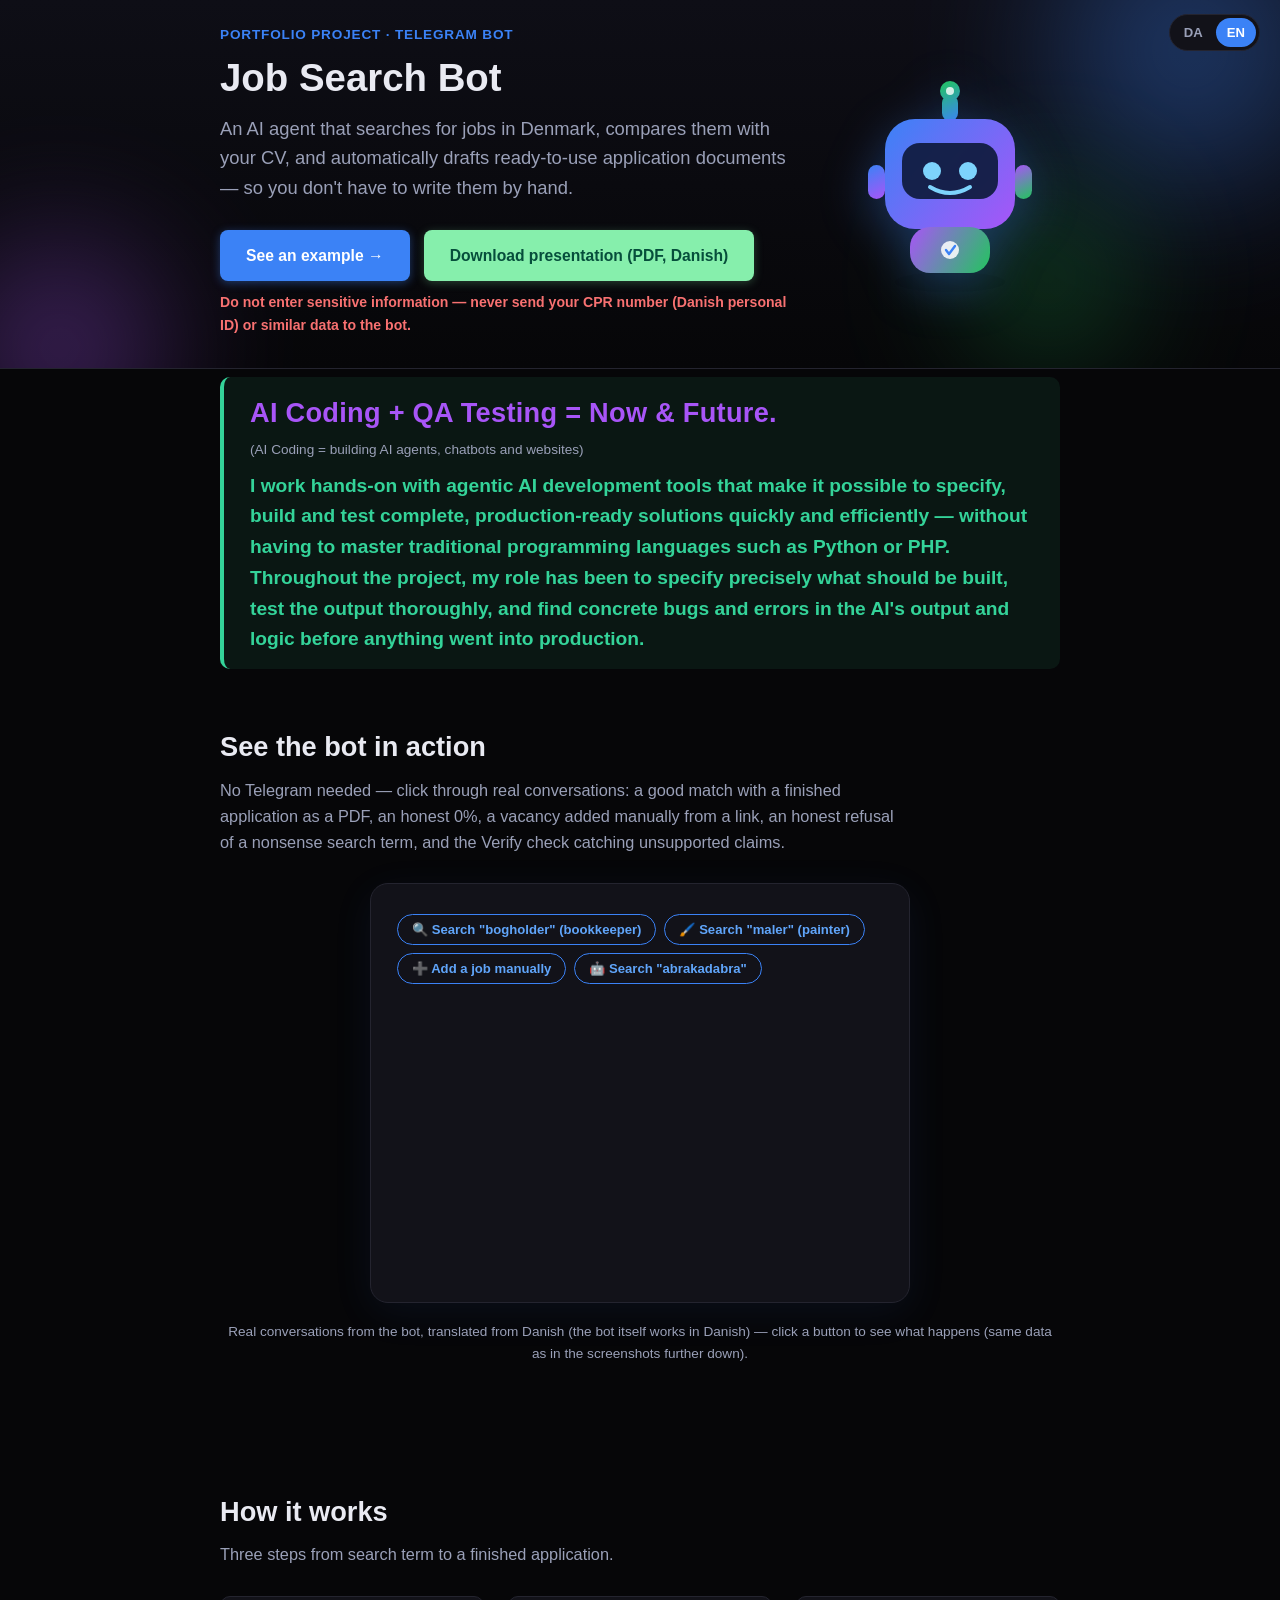
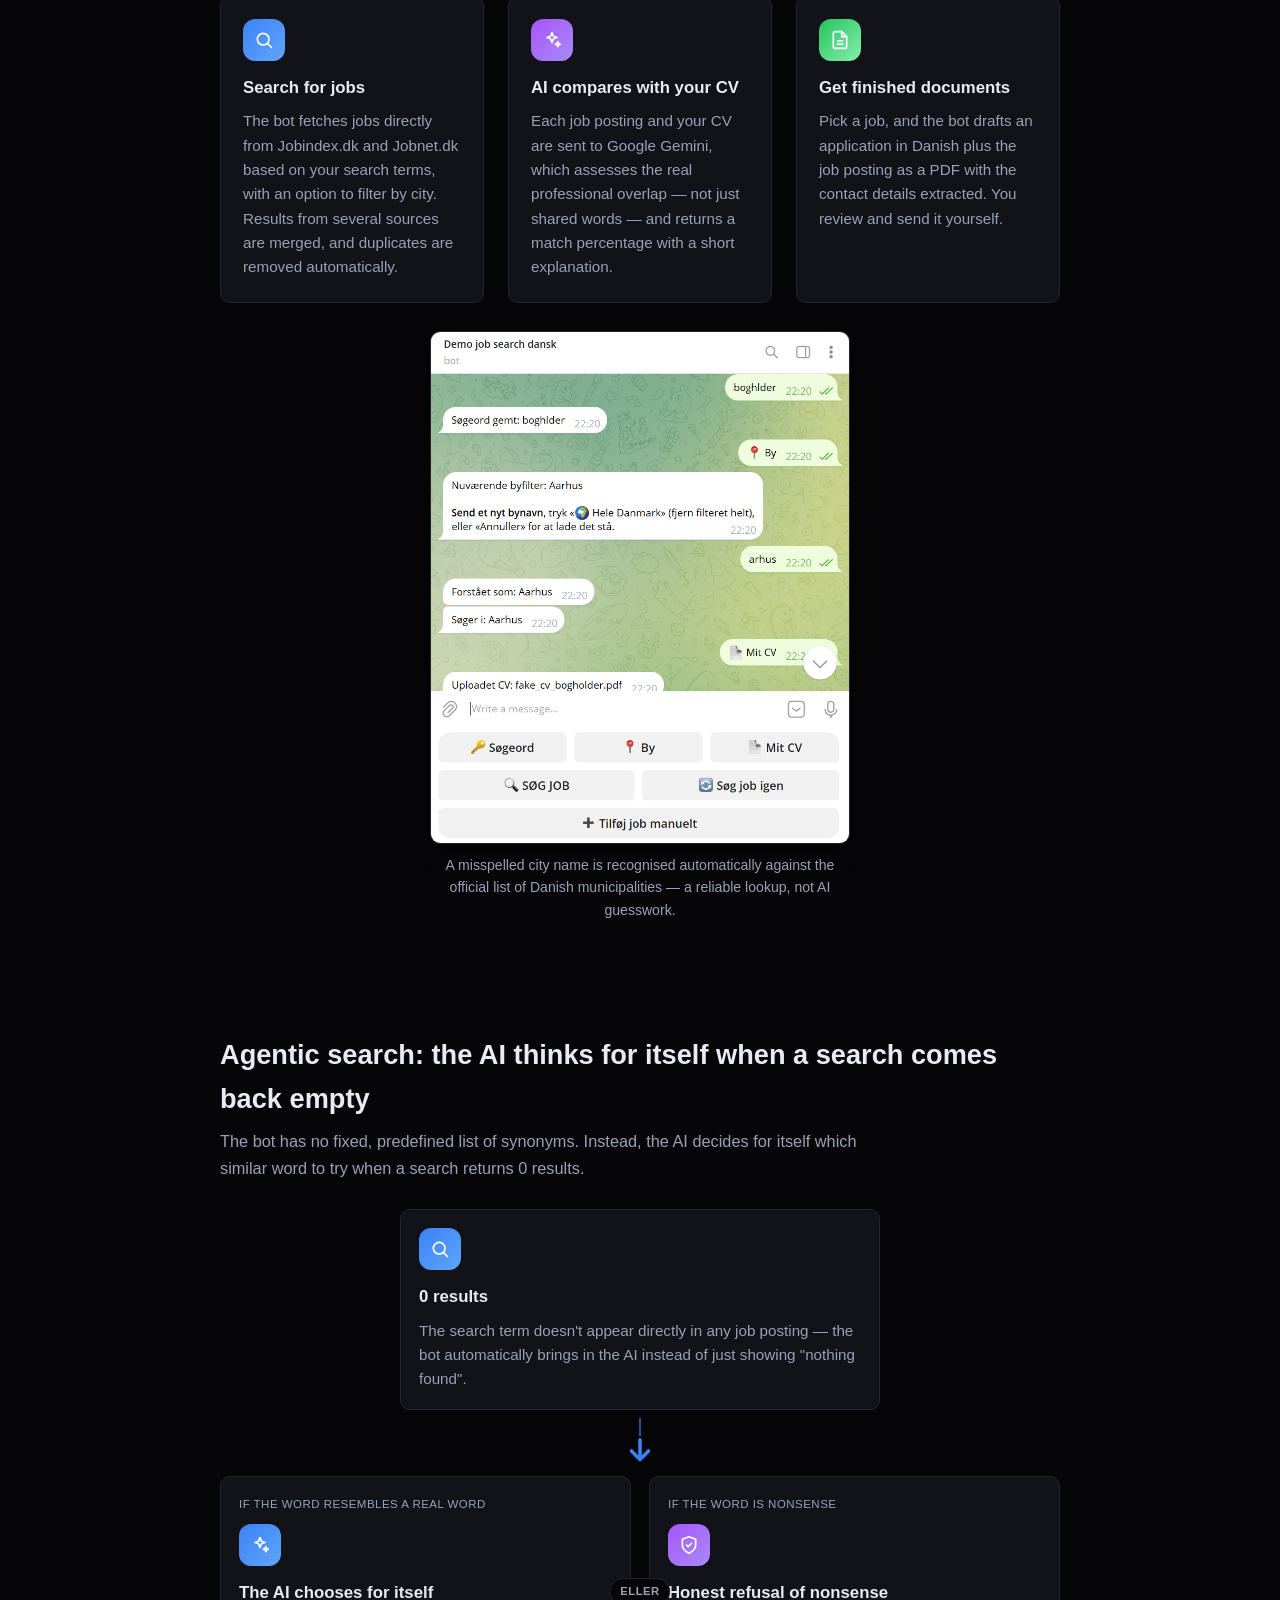
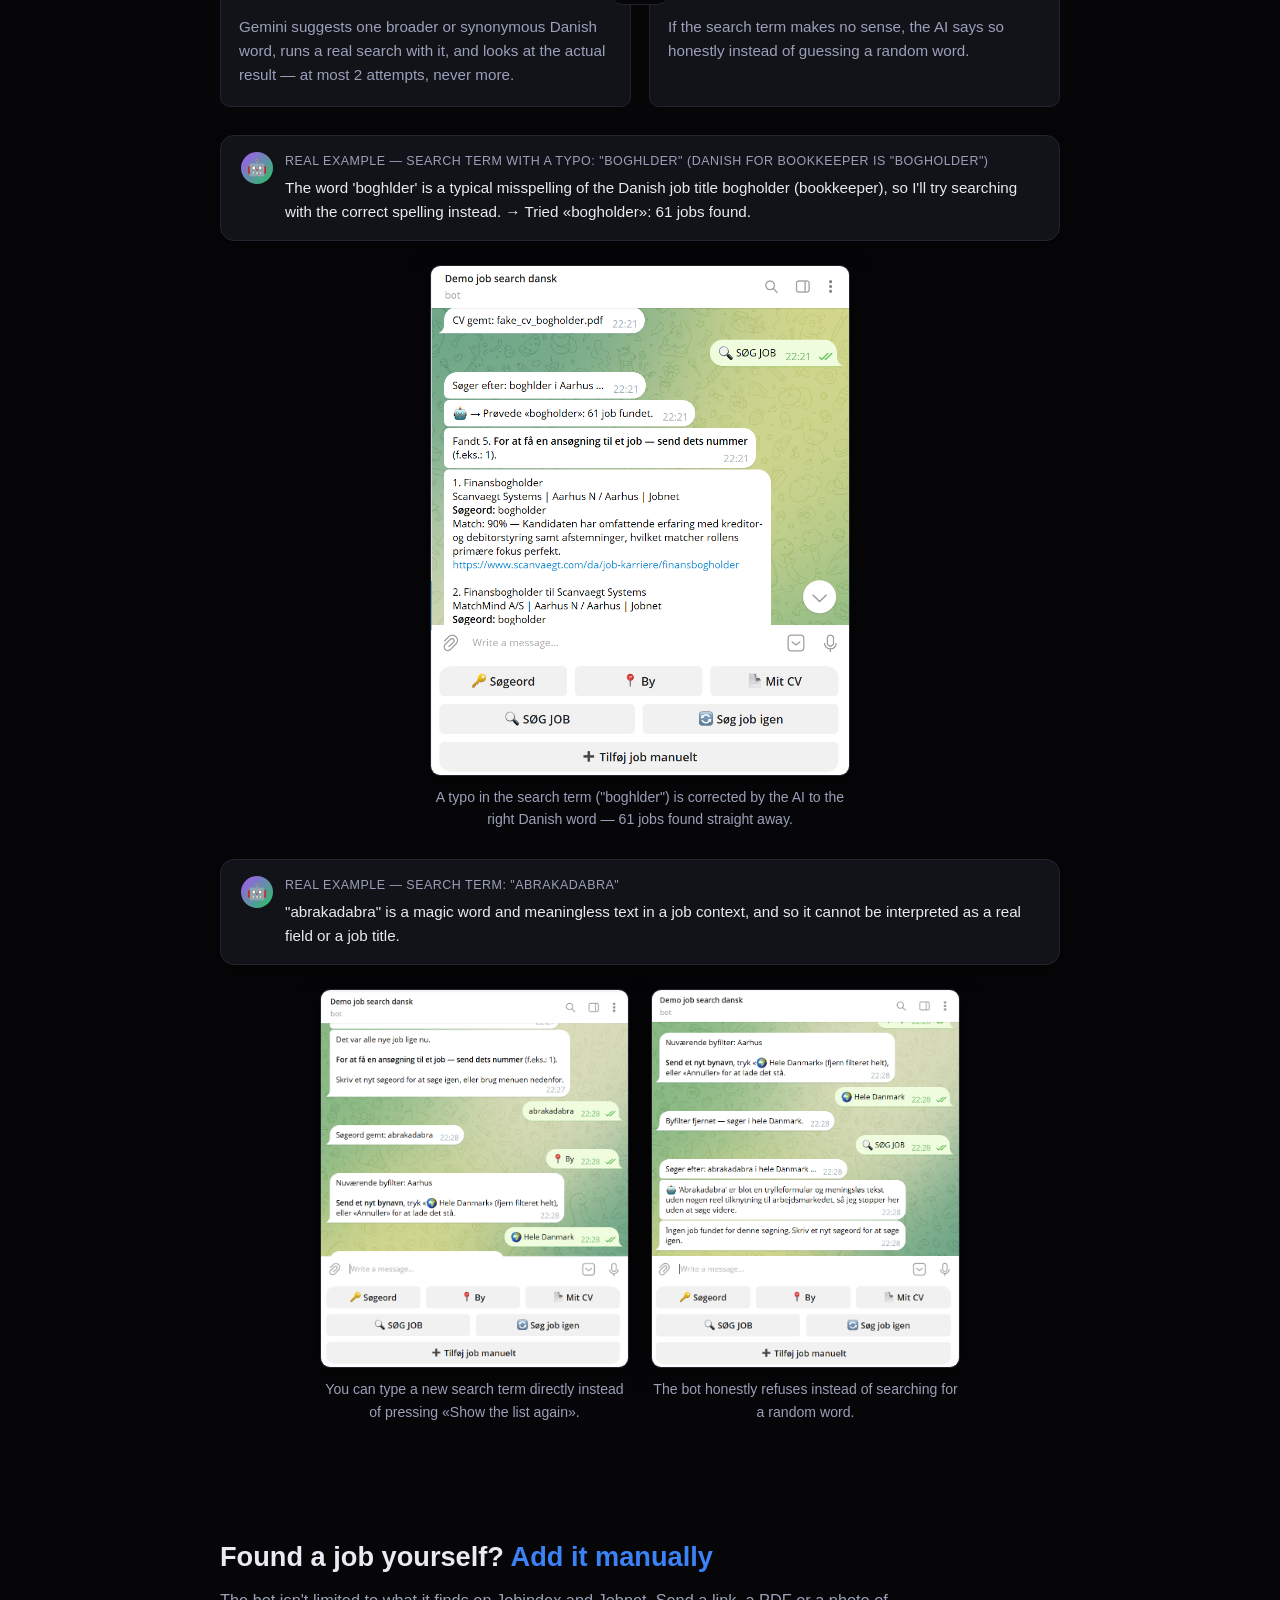
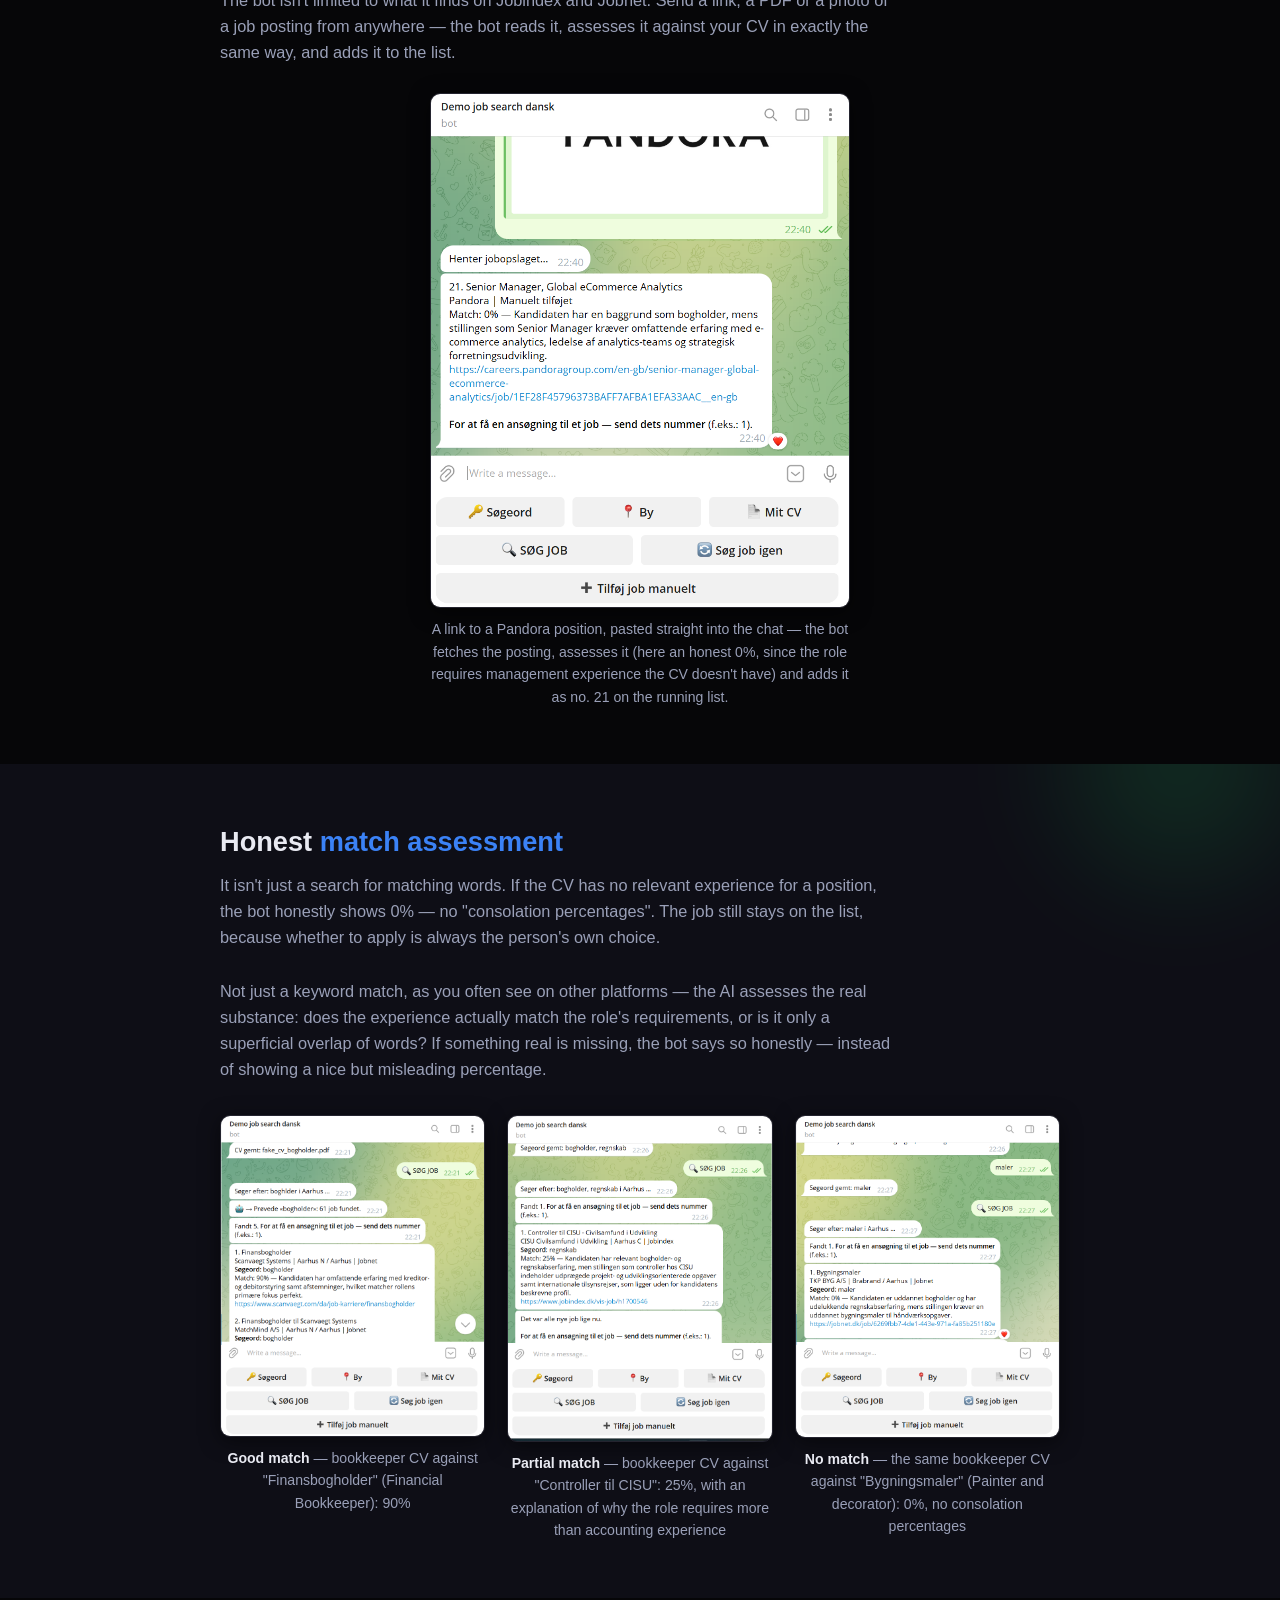
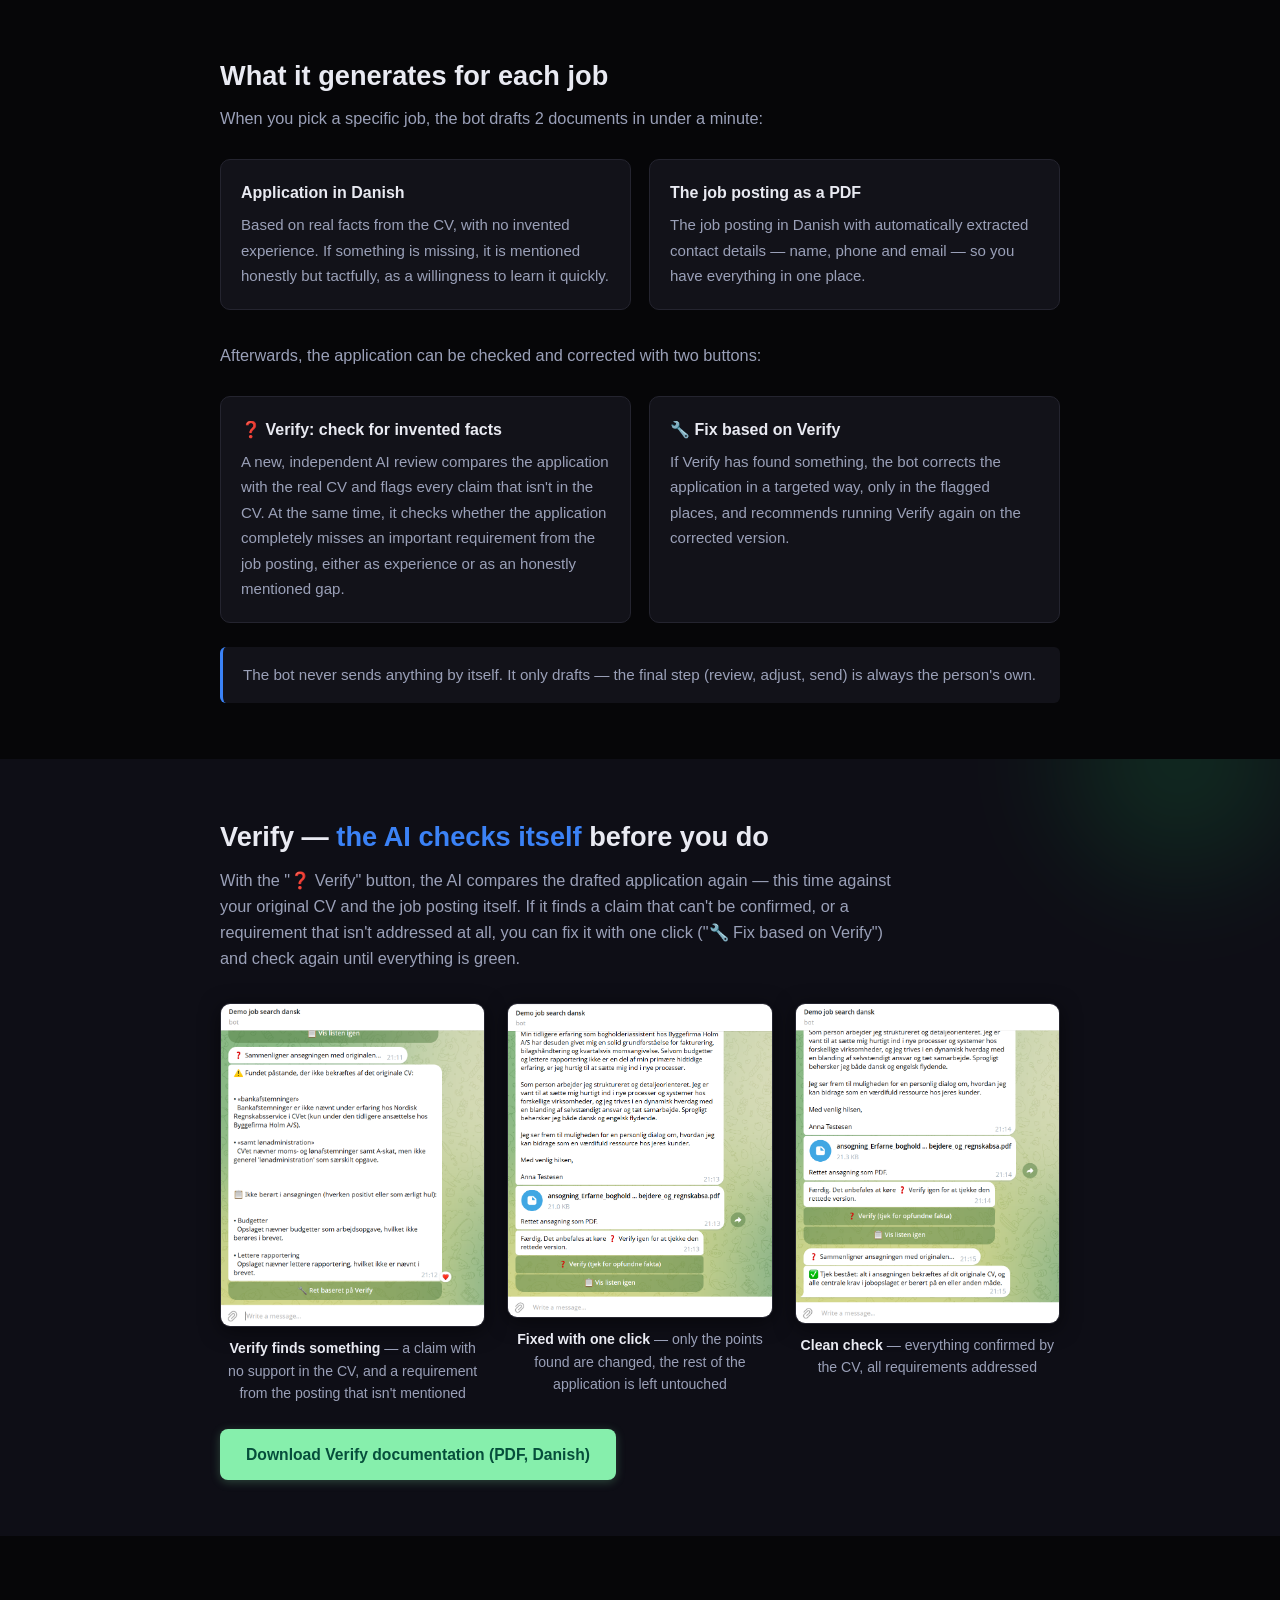
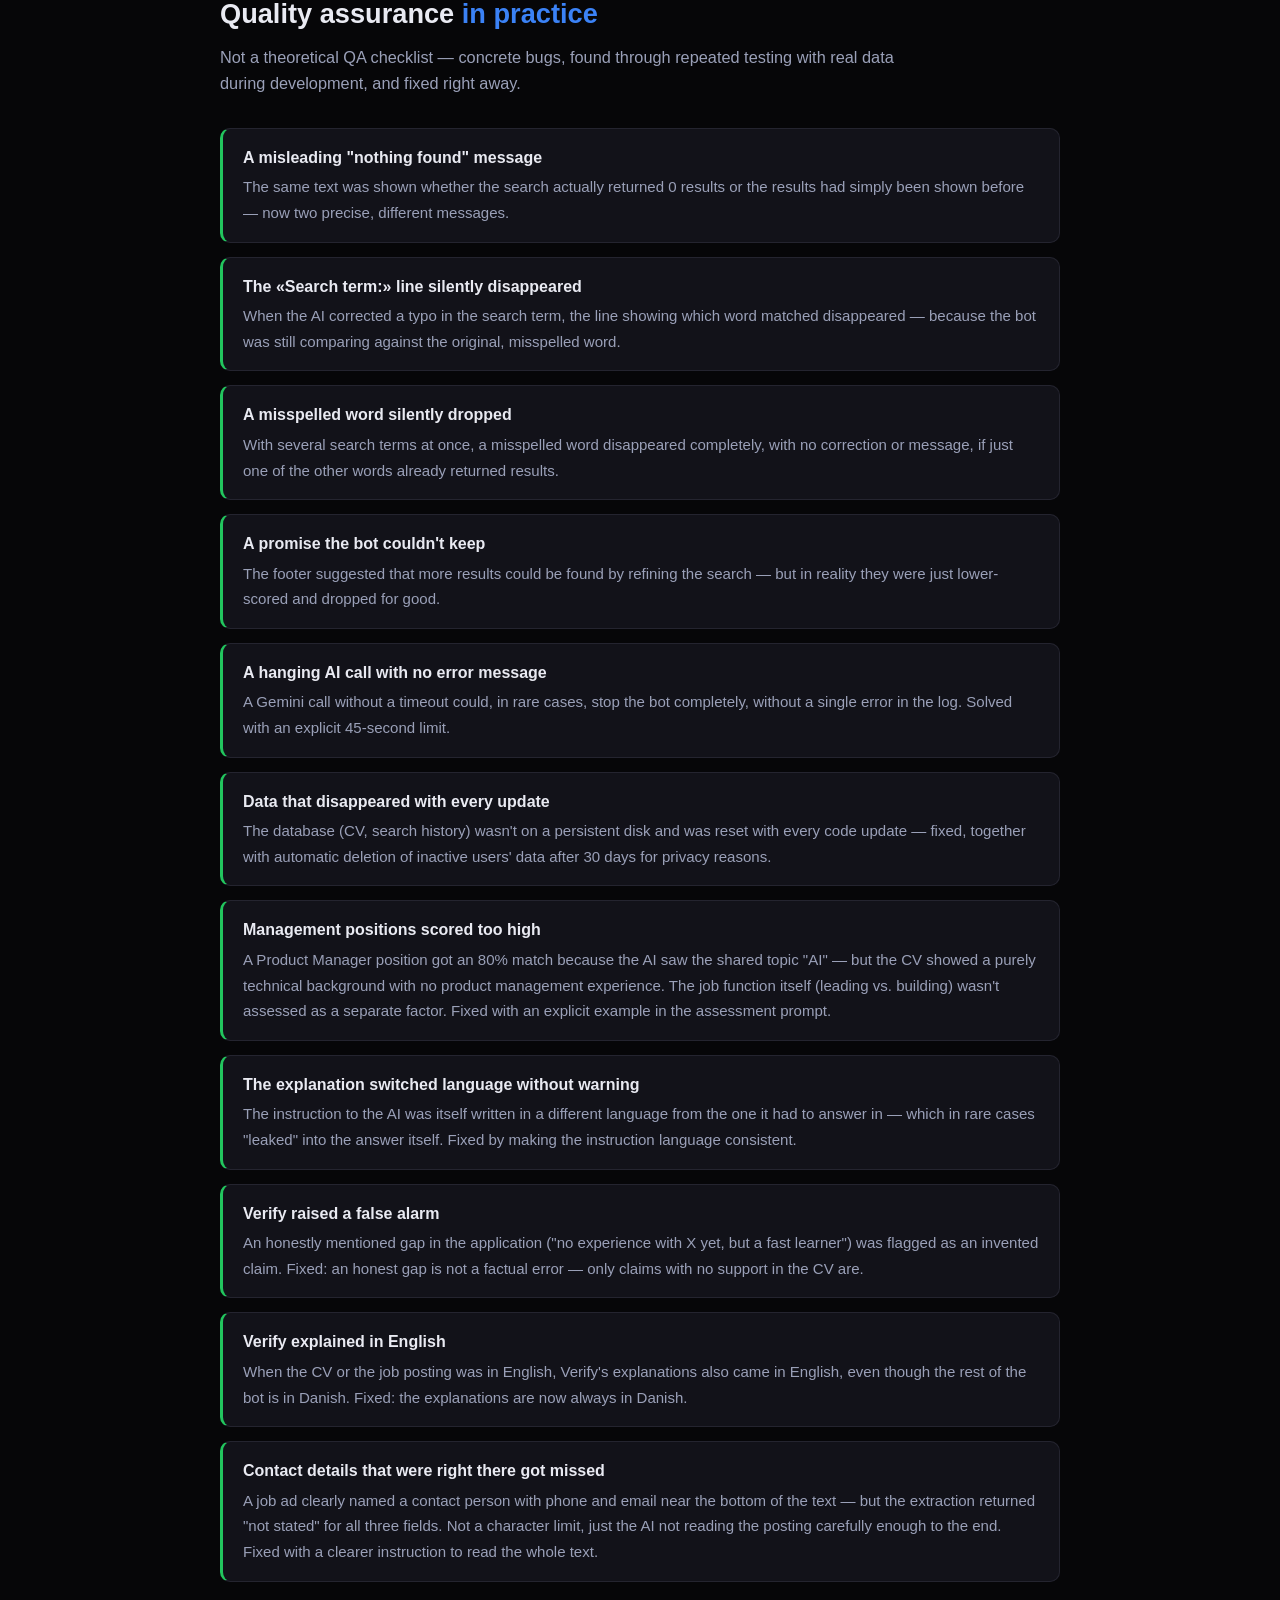
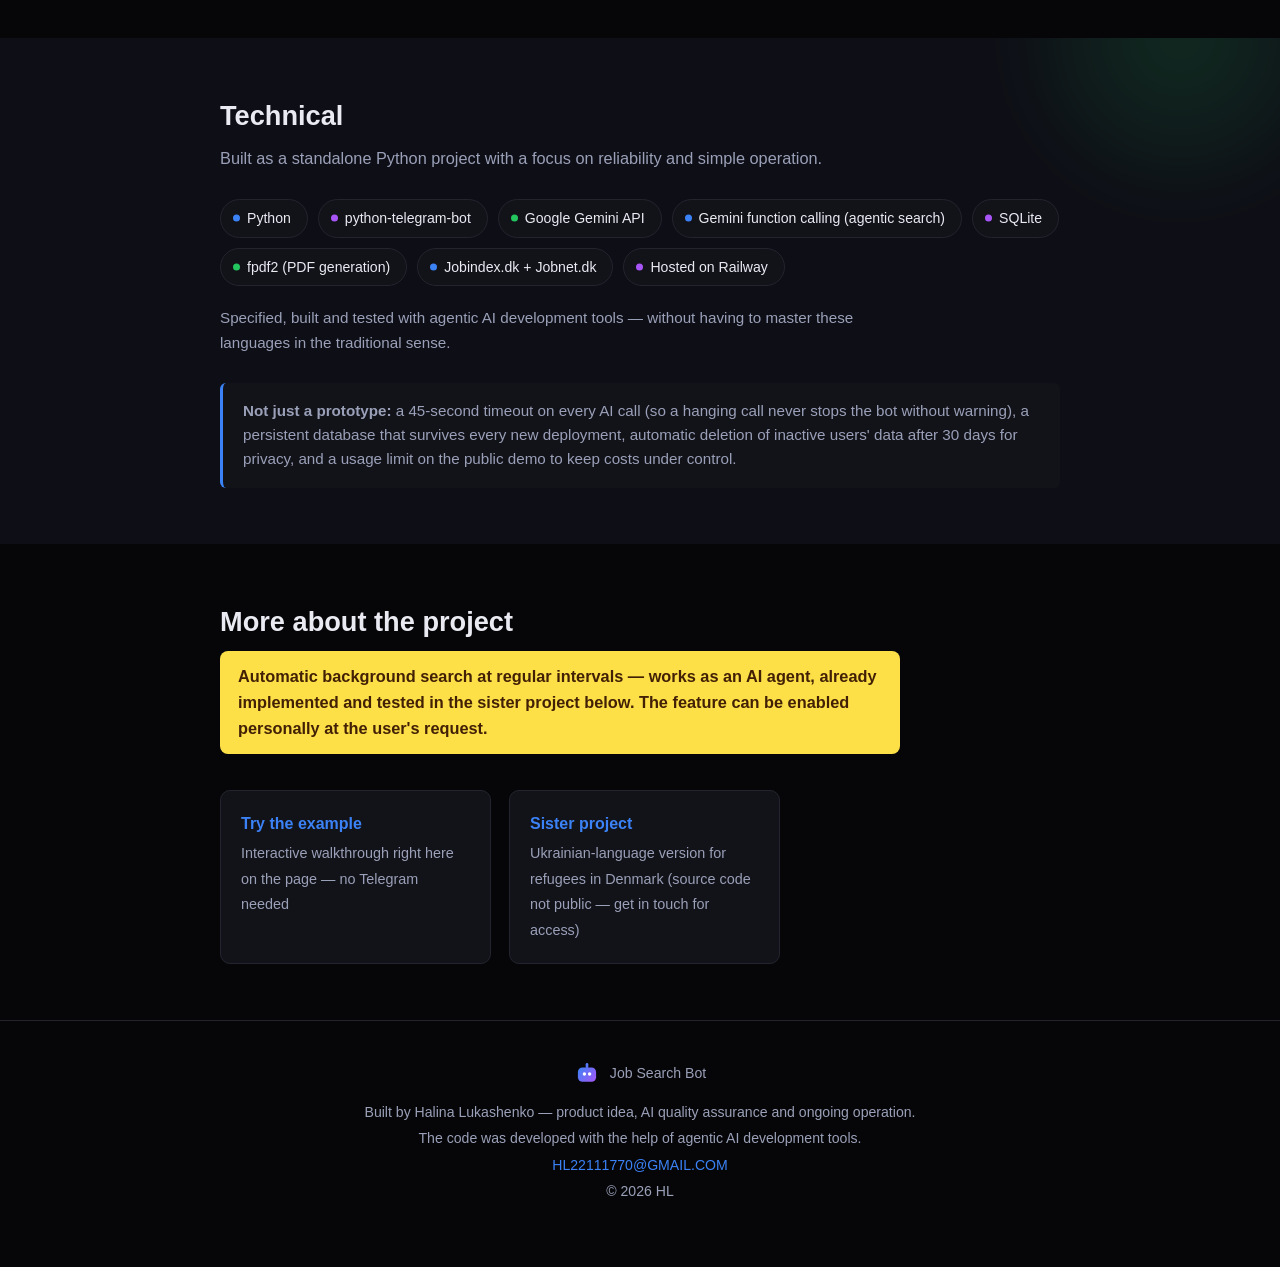
==== en/index.html @ 1f38873f "Add English version of the job-search-bot page with a DA/EN switcher Co-Authored-By: Claude Opus 5.5" ====
<!DOCTYPE html>
<html lang="en">
<head>
<meta charset="UTF-8">
<meta name="viewport" content="width=device-width, initial-scale=1.0">
<title>Job Search Bot — a Telegram bot for job hunting in Denmark</title>
<meta name="description" content="A Telegram bot that searches for jobs in Denmark, compares them with your CV using AI, and drafts ready-to-use application documents.">
<link rel="alternate" hreflang="da" href="https://halyna-projects.github.io/">
<link rel="alternate" hreflang="en" href="https://halyna-projects.github.io/en/">
<script data-goatcounter="https://halyna-demo-dk-jobbot.goatcounter.com/count" async src="//gc.zgo.at/count.js"></script>
<style>
  :root {
    --accent: #3b82f6;
    --accent-dark: #60a5fa;
    --accent2: #a855f7;
    --accent3: #22c55e;
    --accent-emerald: #34d399;
    --text: #e9eaf2;
    --muted: #9aa0b8;
    --bg: #060608;
    --bg-alt: #0e0e16;
    --border: #24242f;
    --surface: #121219;
  }
  * { box-sizing: border-box; }
  body {
    margin: 0;
    font-family: -apple-system, BlinkMacSystemFont, "Segoe UI", Roboto, Helvetica, Arial, sans-serif;
    color: var(--text);
    background: var(--bg);
    line-height: 1.6;
  }
  .wrap { max-width: 880px; margin: 0 auto; padding: 0 20px; }

  header.hero {
    position: relative;
    overflow: hidden;
    background: linear-gradient(180deg, var(--bg-alt) 0%, var(--bg) 100%);
    border-bottom: 1px solid var(--border);
    padding: 24px 0 18px;
  }
  .blob {
    position: absolute;
    border-radius: 50%;
    filter: blur(60px);
    opacity: 0.45;
    z-index: 0;
    pointer-events: none;
  }
  .blob-1 {
    width: 420px; height: 420px;
    top: -160px; right: -120px;
    background: radial-gradient(circle, var(--accent) 0%, transparent 70%);
  }
  .blob-2 {
    width: 320px; height: 320px;
    bottom: -140px; left: -100px;
    background: radial-gradient(circle, var(--accent2) 0%, transparent 70%);
  }
  .blob-3 {
    width: 260px; height: 260px;
    top: 40%; right: 8%;
    background: radial-gradient(circle, var(--accent3) 0%, transparent 70%);
    opacity: 0.35;
  }
  .hero-inner {
    position: relative;
    z-index: 1;
    display: flex;
    align-items: center;
    gap: 40px;
    flex-wrap: wrap;
  }
  .hero-text { flex: 1 1 480px; min-width: 0; }
  .hero-mascot { flex: 0 0 220px; display: flex; justify-content: center; }
  .hero-mascot svg { width: 200px; height: auto; filter: drop-shadow(0 12px 24px rgba(59, 130, 246, 0.35)); }
  .eyebrow {
    color: var(--accent);
    font-weight: 600;
    font-size: 0.85rem;
    letter-spacing: 0.06em;
    text-transform: uppercase;
    margin-bottom: 10px;
  }
  h1 {
    font-size: 2.4rem;
    line-height: 1.15;
    margin: 0 0 14px;
  }
  .subtitle {
    font-size: 1.15rem;
    color: var(--muted);
    max-width: 620px;
    margin: 0 0 28px;
  }
  .cta-row { display: flex; gap: 14px; flex-wrap: wrap; }
  .btn {
    display: inline-block;
    padding: 13px 26px;
    border-radius: 8px;
    font-weight: 600;
    text-decoration: none;
    font-size: 0.98rem;
    transition: transform 0.08s ease, box-shadow 0.15s ease;
  }
  .btn-primary {
    background: var(--accent);
    color: #fff;
    box-shadow: 0 2px 10px rgba(59, 130, 246, 0.4);
  }
  .btn-primary:hover { background: var(--accent-dark); transform: translateY(-1px); }
  .btn-secondary {
    background: var(--surface);
    color: var(--text);
    border: 1px solid var(--border);
  }
  .btn-secondary:hover { border-color: var(--accent); color: var(--accent); }
  .btn-pdf {
    background: #86efac;
    color: #064e3b;
    box-shadow: 0 2px 10px rgba(134, 239, 172, 0.25);
  }
  .btn-pdf:hover { background: #6ee7a8; transform: translateY(-1px); }

  .ai-highlight { padding: 8px 0 0; }
  .ai-highlight-box {
    border-left: 4px solid var(--accent-emerald);
    background: rgba(52, 211, 153, 0.08);
    border-radius: 10px;
    padding: 14px 26px;
  }
  .ai-highlight-text {
    color: var(--accent-emerald);
    font-weight: 600;
    font-size: 1.2rem;
    line-height: 1.6;
    margin: 10px 0 0;
  }
  .ai-highlight-formula {
    color: var(--accent2);
    font-weight: 800;
    font-size: 1.7rem;
    letter-spacing: 0.01em;
    margin: 0;
  }
  .ai-highlight-formula-note {
    color: var(--muted);
    font-weight: 500;
    font-size: 0.85rem;
    margin: 4px 0 0;
  }

  section { padding: 56px 0; position: relative; }
  section.alt {
    background: var(--bg-alt);
    position: relative;
    overflow: hidden;
  }
  section.alt::before {
    content: "";
    position: absolute;
    width: 360px; height: 360px;
    top: -180px; right: -80px;
    border-radius: 50%;
    background: radial-gradient(circle, var(--accent3) 0%, transparent 70%);
    opacity: 0.18;
    filter: blur(40px);
    pointer-events: none;
  }
  section.alt > .wrap { position: relative; z-index: 1; }
  h2 {
    font-size: 1.7rem;
    margin: 0 0 8px;
    color: var(--text);
  }
  h2 .accent { color: var(--accent); }
  p.lead {
    color: var(--muted);
    font-size: 1.02rem;
    max-width: 680px;
    margin: 0 0 28px;
  }

  .steps {
    display: grid;
    grid-template-columns: repeat(3, 1fr);
    gap: 24px;
    margin-top: 8px;
  }
  .step {
    background: var(--surface);
    border: 1px solid var(--border);
    border-radius: 10px;
    padding: 22px;
  }
  .step {
    transition: transform 0.15s ease, box-shadow 0.15s ease;
  }
  .step:hover { transform: translateY(-3px); box-shadow: 0 10px 28px rgba(59,130,246,0.15); }
  .step .num {
    display: inline-flex;
    align-items: center;
    justify-content: center;
    width: 42px; height: 42px;
    border-radius: 12px;
    color: #fff;
    margin-bottom: 14px;
  }
  .step .num svg { width: 20px; height: 20px; }
  .step:nth-child(1) .num { background: linear-gradient(135deg, var(--accent), #60a5fa); }
  .step:nth-child(2) .num { background: linear-gradient(135deg, var(--accent2), #a78bfa); }
  .step:nth-child(3) .num { background: linear-gradient(135deg, var(--accent3), #86efac); }
  .step h3 { margin: 0 0 8px; font-size: 1.05rem; }
  .step p { margin: 0; color: var(--muted); font-size: 0.95rem; }

  .shots {
    display: grid;
    grid-template-columns: repeat(3, 1fr);
    gap: 22px;
    margin-top: 32px;
  }
  .shots-2 {
    display: grid;
    grid-template-columns: repeat(2, 1fr);
    gap: 22px;
    max-width: 640px;
    margin: 24px auto 0;
  }
  figure { margin: 0; }
  figure img {
    width: 100%;
    display: block;
    border-radius: 10px;
    border: 1px solid var(--border);
    box-shadow: 0 4px 20px rgba(0,0,0,0.5);
  }
  figcaption {
    margin-top: 10px;
    font-size: 0.88rem;
    color: var(--muted);
    text-align: center;
  }
  figcaption strong { color: var(--text); }

  .docs-list {
    list-style: none;
    padding: 0;
    margin: 0;
    display: grid;
    grid-template-columns: repeat(2, 1fr);
    gap: 18px;
  }
  .docs-list li {
    background: var(--surface);
    border: 1px solid var(--border);
    border-radius: 10px;
    padding: 20px;
  }
  .docs-list li strong { display: block; margin-bottom: 6px; }
  .docs-list li span { color: var(--muted); font-size: 0.94rem; }

  .note {
    background: var(--surface);
    border-left: 3px solid var(--accent);
    border-radius: 6px;
    padding: 16px 20px;
    color: var(--muted);
    font-size: 0.95rem;
    margin-top: 24px;
  }

  .qa-list {
    list-style: none;
    padding: 0;
    margin: 32px 0 0;
    display: flex;
    flex-direction: column;
    gap: 14px;
  }
  .qa-list li {
    background: var(--surface);
    border: 1px solid var(--border);
    border-left: 3px solid var(--accent3);
    border-radius: 10px;
    padding: 16px 20px;
  }
  .qa-list li strong { display: block; margin-bottom: 4px; }
  .qa-list li span { color: var(--muted); font-size: 0.94rem; }

  .stack {
    display: flex;
    flex-wrap: wrap;
    gap: 10px;
    margin-top: 20px;
  }
  .pill {
    background: var(--surface);
    border: 1px solid var(--border);
    border-radius: 999px;
    padding: 7px 16px;
    font-size: 0.88rem;
    color: var(--text);
    position: relative;
    padding-left: 26px;
  }
  .pill::before {
    content: "";
    position: absolute;
    left: 12px; top: 50%;
    width: 7px; height: 7px;
    border-radius: 50%;
    transform: translateY(-50%);
    background: var(--accent);
  }
  .stack .pill:nth-child(3n+2)::before { background: var(--accent2); }
  .stack .pill:nth-child(3n)::before { background: var(--accent3); }

  .links-grid {
    display: grid;
    grid-template-columns: repeat(3, 1fr);
    gap: 18px;
    margin-top: 8px;
  }
  .links-grid.links-grid-2 {
    grid-template-columns: repeat(2, 1fr);
    max-width: 560px;
  }
  .link-card {
    display: block;
    background: var(--surface);
    border: 1px solid var(--border);
    border-radius: 10px;
    padding: 20px;
    text-decoration: none;
    color: var(--text);
    transition: border-color 0.15s ease, transform 0.08s ease;
  }
  .link-card:hover { border-color: var(--accent); transform: translateY(-2px); }
  .link-card strong { display: block; margin-bottom: 4px; color: var(--accent); }
  .link-card span { color: var(--muted); font-size: 0.9rem; }

  footer {
    padding: 40px 0 60px;
    color: var(--muted);
    font-size: 0.88rem;
    text-align: center;
    border-top: 1px solid var(--border);
  }
  footer a { color: var(--accent); text-decoration: none; }
  footer p { margin: 4px 0; }
  .footer-mascot {
    display: flex;
    align-items: center;
    justify-content: center;
    gap: 10px;
    margin-bottom: 14px;
  }
  .footer-mascot svg { width: 26px; height: 26px; }

  .agent-flow-branch { margin-top: 8px; }
  .agent-flow-branch .step { padding: 18px; }
  .agent-flow-branch .step.trigger { max-width: 480px; margin: 0 auto; }
  .branch-connector {
    display: flex;
    flex-direction: column;
    align-items: center;
    gap: 0;
    padding: 8px 0;
    color: var(--accent);
  }
  .branch-connector .line {
    width: 2px;
    height: 18px;
    background: var(--accent);
    opacity: 0.6;
  }
  .branch-connector svg {
    width: 34px;
    height: 34px;
    margin-top: -2px;
  }
  .branch-row {
    display: grid;
    grid-template-columns: repeat(2, 1fr);
    gap: 18px;
    position: relative;
  }
  .branch-row::before {
    content: "eller";
    position: absolute;
    top: 50%;
    left: 50%;
    transform: translate(-50%, -50%);
    background: var(--bg);
    color: var(--muted);
    font-size: 0.7rem;
    font-weight: 700;
    text-transform: uppercase;
    letter-spacing: 0.05em;
    padding: 4px 10px;
    border: 1px solid var(--border);
    border-radius: 999px;
    z-index: 1;
  }
  .branch-tag {
    display: block;
    font-size: 0.72rem;
    color: var(--muted);
    text-transform: uppercase;
    letter-spacing: 0.04em;
    margin-bottom: 10px;
  }
  @media (max-width: 720px) {
    .branch-row::before { display: none; }
  }
  .bot-bubble {
    display: flex;
    align-items: flex-start;
    gap: 12px;
    background: var(--surface);
    border: 1px solid var(--border);
    border-radius: 14px;
    padding: 16px 20px;
    margin-top: 28px;
    box-shadow: 0 4px 20px rgba(0,0,0,0.4);
  }
  .bot-bubble .avatar {
    flex: 0 0 32px;
    width: 32px; height: 32px;
    border-radius: 50%;
    background: linear-gradient(135deg, var(--accent2), var(--accent3));
    display: flex;
    align-items: center;
    justify-content: center;
    font-size: 1rem;
  }
  .bot-bubble p {
    margin: 0;
    font-size: 0.95rem;
    color: var(--text);
  }
  .bot-bubble .label {
    display: block;
    font-size: 0.78rem;
    color: var(--muted);
    margin-bottom: 4px;
    text-transform: uppercase;
    letter-spacing: 0.04em;
  }

  .chat-demo {
    background: var(--surface);
    border: 1px solid var(--border);
    border-radius: 18px;
    padding: 26px;
    max-width: 540px;
    margin: 0 auto;
    height: 420px;
    overflow-y: auto;
    scroll-behavior: smooth;
    box-shadow: 0 10px 40px rgba(59,130,246,0.08);
  }
  .chat-demo .msg-row {
    display: flex;
    margin-bottom: 14px;
    opacity: 0;
    transform: translateY(8px);
    animation: msgIn 0.35s ease forwards;
  }
  @keyframes msgIn {
    to { opacity: 1; transform: translateY(0); }
  }
  .chat-demo .msg-row.user { justify-content: flex-end; }
  .chat-demo .msg-row.bot { justify-content: flex-start; align-items: flex-end; gap: 8px; }
  .chat-demo .msg-avatar {
    flex: 0 0 26px;
    width: 26px; height: 26px;
    border-radius: 50%;
    background: linear-gradient(135deg, var(--accent2), var(--accent3));
    display: flex;
    align-items: center;
    justify-content: center;
    font-size: 0.85rem;
  }
  .chat-demo .bubble {
    max-width: 78%;
    padding: 10px 14px;
    border-radius: 14px;
    font-size: 0.88rem;
    line-height: 1.5;
    white-space: pre-line;
  }
  .chat-demo .msg-row.user .bubble {
    background: var(--accent);
    color: #fff;
    border-bottom-right-radius: 4px;
  }
  .chat-demo .msg-row.bot .bubble {
    background: #191922;
    border: 1px solid var(--border);
    color: var(--text);
    border-bottom-left-radius: 4px;
  }
  .chat-demo .typing .bubble {
    display: flex;
    gap: 4px;
    align-items: center;
    padding: 12px 16px;
  }
  .chat-demo .typing .dot {
    width: 6px; height: 6px;
    border-radius: 50%;
    background: var(--muted);
    animation: dotPulse 1.1s infinite ease-in-out;
  }
  .chat-demo .typing .dot:nth-child(2) { animation-delay: 0.15s; }
  .chat-demo .typing .dot:nth-child(3) { animation-delay: 0.3s; }
  @keyframes dotPulse {
    0%, 60%, 100% { opacity: 0.3; transform: scale(0.8); }
    30% { opacity: 1; transform: scale(1); }
  }
  .chat-demo-caption {
    text-align: center;
    color: var(--muted);
    font-size: 0.85rem;
    margin-top: 18px;
  }
  .chat-demo .file-card {
    display: flex;
    align-items: center;
    gap: 10px;
    padding: 8px 10px;
    border-radius: 10px;
    background: rgba(59,130,246,0.1);
  }
  .chat-demo .file-card + .file-card { margin-top: 8px; }
  .chat-demo .file-icon {
    flex: 0 0 30px;
    width: 30px; height: 30px;
    border-radius: 8px;
    background: var(--accent);
    color: #fff;
    display: flex;
    align-items: center;
    justify-content: center;
    font-size: 0.95rem;
  }
  .chat-demo .file-name { font-size: 0.8rem; font-weight: 600; color: var(--text); }
  .chat-demo .file-caption { font-size: 0.74rem; color: var(--muted); margin-top: 2px; }

  .chat-demo .quick-replies {
    display: flex;
    flex-wrap: wrap;
    gap: 8px;
    margin-top: 4px;
    margin-bottom: 14px;
    opacity: 0;
    transform: translateY(8px);
    animation: msgIn 0.35s ease forwards;
  }
  .chat-demo .quick-btn {
    background: var(--surface);
    border: 1px solid var(--accent);
    color: var(--accent-dark);
    border-radius: 999px;
    padding: 7px 14px;
    font-size: 0.82rem;
    font-weight: 600;
    cursor: pointer;
    transition: background 0.12s ease, transform 0.08s ease;
  }
  .chat-demo .quick-btn:hover { background: rgba(59,130,246,0.14); transform: translateY(-1px); }
  .chat-demo .quick-btn:disabled { opacity: 0.4; cursor: default; transform: none; }
  .chat-demo .quick-btn.restart { border-color: var(--border); color: var(--muted); }

  @media (max-width: 720px) {
    h1 { font-size: 1.9rem; }
    .steps, .shots, .shots-2, .docs-list, .links-grid, .branch-row { grid-template-columns: 1fr; }
    .links-grid.links-grid-2 { grid-template-columns: 1fr; }
    .hero-inner { justify-content: center; text-align: center; }
    .hero-mascot { flex-basis: 140px; order: -1; }
    .hero-mascot svg { width: 130px; }
    .subtitle { margin-left: auto; margin-right: auto; }
    .cta-row { justify-content: center; }
  }
  .lang-switch {
    position: absolute;
    top: 14px; right: 20px;
    z-index: 2;
    display: flex;
    gap: 2px;
    background: var(--surface);
    border: 1px solid var(--border);
    border-radius: 999px;
    padding: 3px;
    font-size: 0.82rem;
    font-weight: 600;
  }
  .lang-switch a, .lang-switch span {
    padding: 4px 11px;
    border-radius: 999px;
    color: var(--muted);
    text-decoration: none;
  }
  .lang-switch a:hover { color: var(--text); }
  .lang-switch [aria-current="page"] { background: var(--accent); color: #fff; }
  @media (max-width: 720px) { header.hero { padding-top: 52px; } }
</style>
</head>
<body>

<header class="hero">
  <nav class="lang-switch" aria-label="Language">
    <a href="../" hreflang="da" lang="da">DA</a>
    <span aria-current="page">EN</span>
  </nav>
  <div class="blob blob-1"></div>
  <div class="blob blob-2"></div>
  <div class="blob blob-3"></div>
  <div class="wrap hero-inner">
    <div class="hero-text">
      <div class="eyebrow">Portfolio project · Telegram bot</div>
      <h1>Job Search Bot</h1>
      <p class="subtitle">
        An AI agent that searches for jobs in Denmark, compares them with your CV, and automatically
        drafts ready-to-use application documents — so you don't have to write them by hand.
      </p>
      <div class="cta-row">
        <a class="btn btn-primary" href="#demo">See an example →</a>
        <a class="btn btn-pdf" href="../assets/job-search-bot-presentation.pdf" target="_blank" rel="noopener">Download presentation (PDF, Danish)</a>
      </div>
      <p style="margin-top: 10px; font-size: 0.88rem; color: #f87171; font-weight: 600;">Do not enter sensitive information — never send your CPR number (Danish personal ID) or similar data to the bot.</p>
    </div>
    <div class="hero-mascot">
      <svg viewBox="0 0 200 220" fill="none" xmlns="http://www.w3.org/2000/svg">
        <ellipse cx="100" cy="205" rx="55" ry="10" fill="#000" opacity="0.06"/>
        <rect x="92" y="18" width="16" height="26" rx="8" fill="url(#antenna)"/>
        <circle cx="100" cy="14" r="10" fill="url(#antenna)"/>
        <circle cx="100" cy="14" r="4" fill="#fff" opacity="0.8"/>
        <rect x="35" y="42" width="130" height="110" rx="30" fill="url(#head)"/>
        <rect x="52" y="66" width="96" height="56" rx="18" fill="#0f1b3d" opacity="0.92"/>
        <circle cx="82" cy="94" r="9" fill="#7dd3fc"/>
        <circle cx="118" cy="94" r="9" fill="#7dd3fc"/>
        <path d="M80 110 Q100 122 120 110" stroke="#7dd3fc" stroke-width="4" stroke-linecap="round" fill="none"/>
        <rect x="18" y="88" width="17" height="34" rx="8.5" fill="url(#armL)"/>
        <rect x="165" y="88" width="17" height="34" rx="8.5" fill="url(#armR)"/>
        <rect x="60" y="150" width="80" height="46" rx="20" fill="url(#body)"/>
        <circle cx="100" cy="173" r="9" fill="#ffffff" opacity="0.85"/>
        <path d="M96 173 l3 4 l6 -8" stroke="#3b82f6" stroke-width="2.4" stroke-linecap="round" stroke-linejoin="round" fill="none"/>
        <defs>
          <linearGradient id="head" x1="35" y1="42" x2="165" y2="152" gradientUnits="userSpaceOnUse">
            <stop stop-color="#3b82f6"/>
            <stop offset="1" stop-color="#a855f7"/>
          </linearGradient>
          <linearGradient id="body" x1="60" y1="150" x2="140" y2="196" gradientUnits="userSpaceOnUse">
            <stop stop-color="#a855f7"/>
            <stop offset="1" stop-color="#22c55e"/>
          </linearGradient>
          <linearGradient id="antenna" x1="90" y1="4" x2="110" y2="44" gradientUnits="userSpaceOnUse">
            <stop stop-color="#22c55e"/>
            <stop offset="1" stop-color="#3b82f6"/>
          </linearGradient>
          <linearGradient id="armL" x1="18" y1="88" x2="35" y2="122" gradientUnits="userSpaceOnUse">
            <stop stop-color="#3b82f6"/>
            <stop offset="1" stop-color="#a855f7"/>
          </linearGradient>
          <linearGradient id="armR" x1="165" y1="88" x2="182" y2="122" gradientUnits="userSpaceOnUse">
            <stop stop-color="#a855f7"/>
            <stop offset="1" stop-color="#22c55e"/>
          </linearGradient>
        </defs>
      </svg>
    </div>
  </div>
</header>

<section class="ai-highlight">
  <div class="wrap">
    <div class="ai-highlight-box">
      <p class="ai-highlight-formula">AI Coding + QA Testing = Now &amp; Future.</p>
      <p class="ai-highlight-formula-note">(AI Coding = building AI agents, chatbots and websites)</p>
      <p class="ai-highlight-text">
        I work hands-on with agentic AI development tools that make it possible to specify, build
        and test complete, production-ready solutions quickly and efficiently — without having to master
        traditional programming languages such as Python or PHP. Throughout the project, my role has
        been to specify precisely what should be built, test the output thoroughly, and find
        concrete bugs and errors in the AI's output and logic before anything went into production.
      </p>
    </div>
  </div>
</section>

<section id="demo">
  <div class="wrap">
    <h2>See the bot in action</h2>
    <p class="lead">
      No Telegram needed — click through real conversations: a good match with a finished
      application as a PDF, an honest 0%, a vacancy added manually from a link, an honest
      refusal of a nonsense search term, and the Verify check catching unsupported claims.
    </p>
    <div class="chat-demo" id="chatDemo"></div>
    <p class="chat-demo-caption">Real conversations from the bot, translated from Danish (the bot itself works in Danish) — click a button to see what happens (same data as in the screenshots further down).</p>
  </div>
</section>

<section>
  <div class="wrap">
    <h2>How it works</h2>
    <p class="lead">Three steps from search term to a finished application.</p>
    <div class="steps">
      <div class="step">
        <div class="num"><svg viewBox="0 0 24 24" fill="none" stroke="#fff" stroke-width="2" stroke-linecap="round" stroke-linejoin="round"><circle cx="11" cy="11" r="7"/><line x1="21" y1="21" x2="16.65" y2="16.65"/></svg></div>
        <h3>Search for jobs</h3>
        <p>The bot fetches jobs directly from Jobindex.dk and Jobnet.dk based on your search terms, with an option to filter by city. Results from several sources are merged, and duplicates are removed automatically.</p>
      </div>
      <div class="step">
        <div class="num"><svg viewBox="0 0 24 24" fill="none" stroke="#fff" stroke-width="2" stroke-linecap="round" stroke-linejoin="round"><path d="M12 3l1.8 4.6L18 9l-4.2 1.4L12 15l-1.8-4.6L6 9l4.2-1.4L12 3z"/><path d="M19 14l.9 2.1L22 17l-2.1.9L19 20l-.9-2.1L16 17l2.1-.9L19 14z"/></svg></div>
        <h3>AI compares with your CV</h3>
        <p>Each job posting and your CV are sent to Google Gemini, which assesses the real professional overlap — not just shared words — and returns a match percentage with a short explanation.</p>
      </div>
      <div class="step">
        <div class="num"><svg viewBox="0 0 24 24" fill="none" stroke="#fff" stroke-width="2" stroke-linecap="round" stroke-linejoin="round"><path d="M14 2H6a2 2 0 0 0-2 2v16a2 2 0 0 0 2 2h12a2 2 0 0 0 2-2V8z"/><polyline points="14 2 14 8 20 8"/><line x1="9" y1="13" x2="15" y2="13"/><line x1="9" y1="17" x2="15" y2="17"/></svg></div>
        <h3>Get finished documents</h3>
        <p>Pick a job, and the bot drafts an application in Danish plus the job posting as a PDF with the contact details extracted. You review and send it yourself.</p>
      </div>
    </div>
    <figure style="max-width: 420px; margin: 28px auto 0;">
      <img src="../assets/city-typo-example.png" alt="Screenshot: the misspelled city name 'Arhus' is automatically recognised as Aarhus">
      <figcaption>A misspelled city name is recognised automatically against the official list of Danish municipalities — a reliable lookup, not AI guesswork.</figcaption>
    </figure>
  </div>
</section>

<section>
  <div class="wrap">
    <h2>Agentic search: the AI thinks for itself when a search comes back empty</h2>
    <p class="lead">
      The bot has no fixed, predefined list of synonyms. Instead, the AI decides for itself
      which similar word to try when a search returns 0 results.
    </p>
    <div class="agent-flow-branch">
      <div class="step trigger">
        <div class="num"><svg viewBox="0 0 24 24" fill="none" stroke="#fff" stroke-width="2" stroke-linecap="round" stroke-linejoin="round"><circle cx="11" cy="11" r="7"/><line x1="21" y1="21" x2="16.65" y2="16.65"/></svg></div>
        <h3>0 results</h3>
        <p>The search term doesn't appear directly in any job posting — the bot automatically brings in the AI instead of just showing "nothing found".</p>
      </div>
      <div class="branch-connector"><div class="line"></div><svg viewBox="0 0 24 24" fill="none" stroke="currentColor" stroke-width="2.5" stroke-linecap="round" stroke-linejoin="round"><path d="M12 4v13"/><path d="M6 12l6 6 6-6"/></svg></div>
      <div class="branch-row">
        <div class="step">
          <span class="branch-tag">if the word resembles a real word</span>
          <div class="num"><svg viewBox="0 0 24 24" fill="none" stroke="#fff" stroke-width="2" stroke-linecap="round" stroke-linejoin="round"><path d="M12 3l1.8 4.6L18 9l-4.2 1.4L12 15l-1.8-4.6L6 9l4.2-1.4L12 3z"/><path d="M19 14l.9 2.1L22 17l-2.1.9L19 20l-.9-2.1L16 17l2.1-.9L19 14z"/></svg></div>
          <h3>The AI chooses for itself</h3>
          <p>Gemini suggests one broader or synonymous Danish word, runs a real search with it, and looks at the actual result — at most 2 attempts, never more.</p>
        </div>
        <div class="step">
          <span class="branch-tag">if the word is nonsense</span>
          <div class="num"><svg viewBox="0 0 24 24" fill="none" stroke="#fff" stroke-width="2" stroke-linecap="round" stroke-linejoin="round"><path d="M12 22s8-4 8-10V5l-8-3-8 3v7c0 6 8 10 8 10z"/><path d="M9 12l2 2 4-4"/></svg></div>
          <h3>Honest refusal of nonsense</h3>
          <p>If the search term makes no sense, the AI says so honestly instead of guessing a random word.</p>
        </div>
      </div>
    </div>
    <div class="bot-bubble">
      <div class="avatar">🤖</div>
      <p>
        <span class="label">Real example — search term with a typo: "boghlder" (Danish for bookkeeper is "bogholder")</span>
        The word 'boghlder' is a typical misspelling of the Danish job title bogholder (bookkeeper), so I'll
        try searching with the correct spelling instead. → Tried «bogholder»: 61 jobs found.
      </p>
    </div>
    <figure style="max-width: 420px; margin: 24px auto 0;">
      <img src="../assets/agentic-typo-example.png" alt="Screenshot: the search term 'boghlder' is automatically corrected to 'bogholder' by the AI, 61 jobs found">
      <figcaption>A typo in the search term ("boghlder") is corrected by the AI to the right Danish word — 61 jobs found straight away.</figcaption>
    </figure>
    <div class="bot-bubble">
      <div class="avatar">🤖</div>
      <p>
        <span class="label">Real example — search term: "abrakadabra"</span>
        "abrakadabra" is a magic word and meaningless text in a job context, and so it cannot
        be interpreted as a real field or a job title.
      </p>
    </div>
    <div class="shots-2">
      <figure>
        <img src="../assets/agentic-sq-example-1.png" alt="Screenshot: the search term 'abrakadabra' is typed directly after «What now?» instead of pressing Show the list again">
        <figcaption>You can type a new search term directly instead of pressing «Show the list again».</figcaption>
      </figure>
      <figure>
        <img src="../assets/agentic-sq-example-2.png" alt="Screenshot: the bot honestly rejects 'abrakadabra' instead of guessing a random word">
        <figcaption>The bot honestly refuses instead of searching for a random word.</figcaption>
      </figure>
    </div>
  </div>
</section>

<section>
  <div class="wrap">
    <h2>Found a job yourself? <span class="accent">Add it manually</span></h2>
    <p class="lead">
      The bot isn't limited to what it finds on Jobindex and Jobnet. Send a link, a PDF or a
      photo of a job posting from anywhere — the bot reads it, assesses it against your CV in
      exactly the same way, and adds it to the list.
    </p>
    <figure style="max-width: 420px; margin: 0 auto;">
      <img src="../assets/manual-vacancy-example.png" alt="Screenshot: a link to a Pandora position added manually, rated 0% match with an explanation about missing management experience">
      <figcaption>A link to a Pandora position, pasted straight into the chat — the bot fetches the posting, assesses it (here an honest 0%, since the role requires management experience the CV doesn't have) and adds it as no. 21 on the running list.</figcaption>
    </figure>
  </div>
</section>

<section class="alt">
  <div class="wrap">
    <h2>Honest <span class="accent">match assessment</span></h2>
    <p class="lead">
      It isn't just a search for matching words. If the CV has no relevant experience for a
      position, the bot honestly shows 0% — no "consolation percentages". The job still stays
      on the list, because whether to apply is always the person's own choice.
    </p>
    <p class="lead">
      Not just a keyword match, as you often see on other platforms — the AI assesses the real
      substance: does the experience actually match the role's requirements, or is it only a
      superficial overlap of words? If something real is missing, the bot says so honestly —
      instead of showing a nice but misleading percentage.
    </p>
    <div class="shots">
      <figure>
        <img src="../assets/match-positive-v2.png" alt="Example of a positive match: bookkeeper CV against a Financial Bookkeeper position, 90%">
        <figcaption><strong>Good match</strong> — bookkeeper CV against "Finansbogholder" (Financial Bookkeeper): 90%</figcaption>
      </figure>
      <figure>
        <img src="../assets/match-partial-v2.png" alt="Example of a partial match: bookkeeper CV against a Controller position, 25%">
        <figcaption><strong>Partial match</strong> — bookkeeper CV against "Controller til CISU": 25%, with an explanation of why the role requires more than accounting experience</figcaption>
      </figure>
      <figure>
        <img src="../assets/match-zero-v2.png" alt="Example of no match: bookkeeper CV against a painter and decorator position, 0%">
        <figcaption><strong>No match</strong> — the same bookkeeper CV against "Bygningsmaler" (Painter and decorator): 0%, no consolation percentages</figcaption>
      </figure>
    </div>
  </div>
</section>

<section>
  <div class="wrap">
    <h2>What it generates for each job</h2>
    <p class="lead">When you pick a specific job, the bot drafts 2 documents in under a minute:</p>
    <ul class="docs-list">
      <li>
        <strong>Application in Danish</strong>
        <span>Based on real facts from the CV, with no invented experience. If something is missing, it is mentioned honestly but tactfully, as a willingness to learn it quickly.</span>
      </li>
      <li>
        <strong>The job posting as a PDF</strong>
        <span>The job posting in Danish with automatically extracted contact details — name, phone and email — so you have everything in one place.</span>
      </li>
    </ul>
    <p class="lead" style="margin-top: 32px;">Afterwards, the application can be checked and corrected with two buttons:</p>
    <ul class="docs-list">
      <li>
        <strong>❓ Verify: check for invented facts</strong>
        <span>A new, independent AI review compares the application with the real CV and flags every claim that isn't in the CV. At the same time, it checks whether the application completely misses an important requirement from the job posting, either as experience or as an honestly mentioned gap.</span>
      </li>
      <li>
        <strong>🔧 Fix based on Verify</strong>
        <span>If Verify has found something, the bot corrects the application in a targeted way, only in the flagged places, and recommends running Verify again on the corrected version.</span>
      </li>
    </ul>
    <div class="note">
      The bot never sends anything by itself. It only drafts — the final step (review, adjust, send) is always the person's own.
    </div>
  </div>
</section>

<section class="alt">
  <div class="wrap">
    <h2>Verify — <span class="accent">the AI checks itself</span> before you do</h2>
    <p class="lead">
      With the "❓ Verify" button, the AI compares the drafted application again — this time against your
      original CV and the job posting itself. If it finds a claim that can't be confirmed, or a requirement
      that isn't addressed at all, you can fix it with one click ("🔧 Fix based on Verify") and check
      again until everything is green.
    </p>
    <div class="shots">
      <figure>
        <img src="../assets/verify-issues-found.png" alt="Verify result: found a claim not supported by the CV, and a requirement that isn't addressed">
        <figcaption><strong>Verify finds something</strong> — a claim with no support in the CV, and a requirement from the posting that isn't mentioned</figcaption>
      </figure>
      <figure>
        <img src="../assets/verify-fixed.png" alt="Corrected application delivered as a PDF after pressing Fix based on Verify">
        <figcaption><strong>Fixed with one click</strong> — only the points found are changed, the rest of the application is left untouched</figcaption>
      </figure>
      <figure>
        <img src="../assets/verify-clean-pass.png" alt="New Verify check: everything confirmed, check passed">
        <figcaption><strong>Clean check</strong> — everything confirmed by the CV, all requirements addressed</figcaption>
      </figure>
    </div>
    <div class="cta-row" style="margin-top: 24px;">
      <a class="btn btn-pdf" href="../assets/verify-dokumentation-DA.pdf" target="_blank" rel="noopener">Download Verify documentation (PDF, Danish)</a>
    </div>
  </div>
</section>

<section>
  <div class="wrap">
    <h2>Quality assurance <span class="accent">in practice</span></h2>
    <p class="lead">
      Not a theoretical QA checklist — concrete bugs, found through repeated testing with real data
      during development, and fixed right away.
    </p>
    <ul class="qa-list">
      <li>
        <strong>A misleading "nothing found" message</strong>
        <span>The same text was shown whether the search actually returned 0 results or the results had simply been shown before — now two precise, different messages.</span>
      </li>
      <li>
        <strong>The «Search term:» line silently disappeared</strong>
        <span>When the AI corrected a typo in the search term, the line showing which word matched disappeared — because the bot was still comparing against the original, misspelled word.</span>
      </li>
      <li>
        <strong>A misspelled word silently dropped</strong>
        <span>With several search terms at once, a misspelled word disappeared completely, with no correction or message, if just one of the other words already returned results.</span>
      </li>
      <li>
        <strong>A promise the bot couldn't keep</strong>
        <span>The footer suggested that more results could be found by refining the search — but in reality they were just lower-scored and dropped for good.</span>
      </li>
      <li>
        <strong>A hanging AI call with no error message</strong>
        <span>A Gemini call without a timeout could, in rare cases, stop the bot completely, without a single error in the log. Solved with an explicit 45-second limit.</span>
      </li>
      <li>
        <strong>Data that disappeared with every update</strong>
        <span>The database (CV, search history) wasn't on a persistent disk and was reset with every code update — fixed, together with automatic deletion of inactive users' data after 30 days for privacy reasons.</span>
      </li>
      <li>
        <strong>Management positions scored too high</strong>
        <span>A Product Manager position got an 80% match because the AI saw the shared topic "AI" — but the CV showed a purely technical background with no product management experience. The job function itself (leading vs. building) wasn't assessed as a separate factor. Fixed with an explicit example in the assessment prompt.</span>
      </li>
      <li>
        <strong>The explanation switched language without warning</strong>
        <span>The instruction to the AI was itself written in a different language from the one it had to answer in — which in rare cases "leaked" into the answer itself. Fixed by making the instruction language consistent.</span>
      </li>
      <li>
        <strong>Verify raised a false alarm</strong>
        <span>An honestly mentioned gap in the application ("no experience with X yet, but a fast learner") was flagged as an invented claim. Fixed: an honest gap is not a factual error — only claims with no support in the CV are.</span>
      </li>
      <li>
        <strong>Verify explained in English</strong>
        <span>When the CV or the job posting was in English, Verify's explanations also came in English, even though the rest of the bot is in Danish. Fixed: the explanations are now always in Danish.</span>
      </li>
      <li>
        <strong>Contact details that were right there got missed</strong>
        <span>A job ad clearly named a contact person with phone and email near the bottom of the text — but the extraction returned "not stated" for all three fields. Not a character limit, just the AI not reading the posting carefully enough to the end. Fixed with a clearer instruction to read the whole text.</span>
      </li>
    </ul>
  </div>
</section>

<section class="alt">
  <div class="wrap">
    <h2>Technical</h2>
    <p class="lead">Built as a standalone Python project with a focus on reliability and simple operation.</p>
    <div class="stack">
      <span class="pill">Python</span>
      <span class="pill">python-telegram-bot</span>
      <span class="pill">Google Gemini API</span>
      <span class="pill">Gemini function calling (agentic search)</span>
      <span class="pill">SQLite</span>
      <span class="pill">fpdf2 (PDF generation)</span>
      <span class="pill">Jobindex.dk + Jobnet.dk</span>
      <span class="pill">Hosted on Railway</span>
    </div>
    <p class="lead" style="margin-top: 20px; font-size: 0.95rem;">
      Specified, built and tested with agentic AI development tools — without having to master
      these languages in the traditional sense.
    </p>
    <div class="note" style="margin-top: 28px;">
      <strong>Not just a prototype:</strong> a 45-second timeout on every AI call (so a hanging
      call never stops the bot without warning), a persistent database that survives every new
      deployment, automatic deletion of inactive users' data after 30 days for privacy, and a
      usage limit on the public demo to keep costs under control.
    </div>
  </div>
</section>

<section>
  <div class="wrap">
    <h2>More about the project</h2>
    <p class="lead" style="color: #422006; background: #fde047; display: inline-block; padding: 12px 18px; border-radius: 8px; font-weight: 600;">
      Automatic background search at regular intervals — works as an AI agent, already
      implemented and tested in the sister project below. The feature can be enabled personally
      at the user's request.
    </p>
    <div class="links-grid links-grid-2">
      <a class="link-card" href="#demo">
        <strong>Try the example</strong>
        <span>Interactive walkthrough right here on the page — no Telegram needed</span>
      </a>
      <div class="link-card">
        <strong>Sister project</strong>
        <span>Ukrainian-language version for refugees in Denmark (source code not public — get in touch for access)</span>
      </div>
    </div>
  </div>
</section>

<footer>
  <div class="wrap">
    <div class="footer-mascot">
      <svg viewBox="0 0 40 40" fill="none" xmlns="http://www.w3.org/2000/svg">
        <rect x="6" y="10" width="28" height="22" rx="7" fill="url(#footerHead)"/>
        <circle cx="16" cy="20" r="2.6" fill="#fff"/>
        <circle cx="24" cy="20" r="2.6" fill="#fff"/>
        <rect x="18" y="3" width="4" height="8" rx="2" fill="url(#footerHead)"/>
        <defs>
          <linearGradient id="footerHead" x1="6" y1="10" x2="34" y2="32" gradientUnits="userSpaceOnUse">
            <stop stop-color="#3b82f6"/>
            <stop offset="1" stop-color="#a855f7"/>
          </linearGradient>
        </defs>
      </svg>
      <span>Job Search Bot</span>
    </div>
    <p>Built by Halina Lukashenko — product idea, AI quality assurance and ongoing operation.</p>
    <p>The code was developed with the help of agentic AI development tools.</p>
    <p><a href="mailto:hl22111770@gmail.com">HL22111770@GMAIL.COM</a></p>
    <p>© 2026 HL</p>
  </div>
</footer>

<script>
(function () {
  var demo = document.getElementById('chatDemo');
  if (!demo) return;

  // Each scenario is a real conversation from the bot, translated from
  // Danish — the same content as in the screenshots further down the page.
  // Visitors choose which scenario to see instead of it autoplaying.
  var scenarios = {
    search: {
      label: '🔍 Search "bogholder" (bookkeeper)',
      unlocks: ['verify'],
      messages: [
        { sender: 'user', text: 'bogholder' },
        { sender: 'bot', text: 'Found 20. 1. Experienced bookkeeper – PwC\nPwC | Vejle | Jobindex\nSearch term: bogholder\nMatch: 85% — The candidate has strong experience with bookkeeping and digitalisation for small and medium-sized companies, which matches PwC\'s profile.' },
        { sender: 'user', text: '1' },
        { sender: 'bot', text: 'Writing an application for no. 1 «Experienced bookkeeper»...\n\nDear PwC,\n\nWith 6 years of experience as a bookkeeper at Nordisk Regnskabsservice ApS and Byggefirma Holm A/S, where I work daily with full bookkeeping, VAT and reconciliations, your job posting in Vejle immediately caught my interest...' },
        { sender: 'bot', files: [
          { name: 'ansøgning_Erfaren_bogholder.pdf', caption: 'Application as a PDF — can be saved and printed.' },
          { name: 'job_Erfaren_bogholder.pdf', caption: 'Job posting as a PDF — with contact details at the top.' }
        ] }
      ]
    },
    nomatch: {
      label: '🖌️ Search "maler" (painter)',
      messages: [
        { sender: 'user', text: 'maler' },
        { sender: 'bot', text: '1. Bygningsmaler (Painter and decorator)\nTKP BYG A/S | Brabrand / Aarhus | Jobnet\nSearch term: maler\nMatch: 0% — The position requires a qualified painter and decorator, which does not match the candidate\'s bookkeeping profile at all.' }
      ]
    },
    manual: {
      label: '➕ Add a job manually',
      messages: [
        { sender: 'user', text: '+ Add a job manually' },
        { sender: 'bot', text: 'Send a link to the job posting, a PDF file, or a photo/screenshot of it.' },
        { sender: 'user', text: 'careers.pandoragroup.com/.../senior-manager-global-ecommerce-analytics' },
        { sender: 'bot', text: 'Fetching the job posting...' },
        { sender: 'bot', text: '21. Senior Manager, Global eCommerce Analytics\nPandora | Added manually\nMatch: 0% — The candidate has a background as a bookkeeper, while the Senior Manager position requires extensive experience with e-commerce analytics, leading analytics teams and strategic business development.' }
      ]
    },
    nonsense: {
      label: '🤖 Search "abrakadabra"',
      messages: [
        { sender: 'user', text: 'abrakadabra' },
        { sender: 'bot', text: '🤖 The word \'abrakadabra\' is a magic word and meaningless nonsense with no relevance to the job market, so I cannot suggest a professional alternative or run a search.' },
        { sender: 'bot', text: 'No jobs found for this search. Type a new search term to search again.' }
      ]
    },
    verify: {
      label: '❓ Verify the application',
      requires: 'search',
      messages: [
        { sender: 'user', text: '❓ Verify' },
        { sender: 'bot', text: 'Checking the application against the CV and the job posting itself...' },
        { sender: 'bot', text: 'Verify result: found a claim that is not supported by the CV, and a requirement from the posting that is not addressed.' },
        { sender: 'user', text: '🔧 Fix based on Verify' },
        { sender: 'bot', text: 'Fixing only the flagged points — the rest of the application is left untouched.' },
        { sender: 'bot', files: [
          { name: 'ansøgning_Erfaren_bogholder_rettet.pdf', caption: 'Corrected application — only the points found were changed.' }
        ] },
        { sender: 'user', text: '❓ Verify' },
        { sender: 'bot', text: '✅ Clean check — everything confirmed by the CV, all requirements from the posting addressed.' }
      ]
    }
  };

  var menuOrder = ['search', 'nomatch', 'manual', 'nonsense', 'verify'];
  var unlocked = { search: true, nomatch: true, manual: true, nonsense: true, verify: false };

  var TYPING_MS = 900;
  var PAUSE_AFTER_USER_MS = 500;

  function makeRow(sender, html, extraClass) {
    var row = document.createElement('div');
    row.className = 'msg-row ' + sender + (extraClass ? ' ' + extraClass : '');
    if (sender === 'bot') {
      var avatar = document.createElement('div');
      avatar.className = 'msg-avatar';
      avatar.textContent = '🤖';
      row.appendChild(avatar);
    }
    var bubble = document.createElement('div');
    bubble.className = 'bubble';
    bubble.innerHTML = html;
    row.appendChild(bubble);
    return row;
  }

  function esc(s) {
    return s.replace(/&/g, '&amp;').replace(/</g, '&lt;');
  }

  function fileCardsHtml(files) {
    return files.map(function (f) {
      return '<div class="file-card"><div class="file-icon">📄</div><div class="file-info">' +
        '<div class="file-name">' + esc(f.name) + '</div>' +
        '<div class="file-caption">' + esc(f.caption) + '</div>' +
        '</div></div>';
    }).join('');
  }

  function bubbleHtml(msg) {
    return msg.files ? fileCardsHtml(msg.files) : esc(msg.text);
  }

  function removeMenu() {
    var old = demo.querySelector('.quick-replies');
    if (old) old.remove();
  }

  function showMenu() {
    removeMenu();
    var menu = document.createElement('div');
    menu.className = 'quick-replies';
    menuOrder.forEach(function (key) {
      if (!unlocked[key]) return;
      var sc = scenarios[key];
      var btn = document.createElement('button');
      btn.className = 'quick-btn';
      btn.type = 'button';
      btn.textContent = sc.label;
      btn.addEventListener('click', function () { runScenario(key); });
      menu.appendChild(btn);
    });
    if (demo.childElementCount > 0) {
      var restart = document.createElement('button');
      restart.className = 'quick-btn restart';
      restart.type = 'button';
      restart.textContent = '↺ Clear the conversation';
      restart.addEventListener('click', function () {
        demo.innerHTML = '';
        showMenu();
      });
      menu.appendChild(restart);
    }
    demo.appendChild(menu);
    demo.scrollTop = demo.scrollHeight;
  }

  function runScenario(key) {
    removeMenu();
    var sc = scenarios[key];
    var messages = sc.messages;
    var i = 0;
    function step() {
      if (i >= messages.length) {
        if (sc.unlocks) sc.unlocks.forEach(function (k) { unlocked[k] = true; });
        showMenu();
        return;
      }
      var msg = messages[i];
      if (msg.sender === 'user') {
        demo.appendChild(makeRow('user', esc(msg.text)));
        demo.scrollTop = demo.scrollHeight;
        i++;
        setTimeout(step, PAUSE_AFTER_USER_MS);
      } else {
        var typingRow = makeRow('bot', '<div class="dot"></div><div class="dot"></div><div class="dot"></div>', 'typing');
        demo.appendChild(typingRow);
        demo.scrollTop = demo.scrollHeight;
        setTimeout(function () {
          demo.removeChild(typingRow);
          demo.appendChild(makeRow('bot', bubbleHtml(msg)));
          demo.scrollTop = demo.scrollHeight;
          i++;
          step();
        }, TYPING_MS);
      }
    }
    step();
  }

  showMenu();
})();
</script>

</body>
</html>
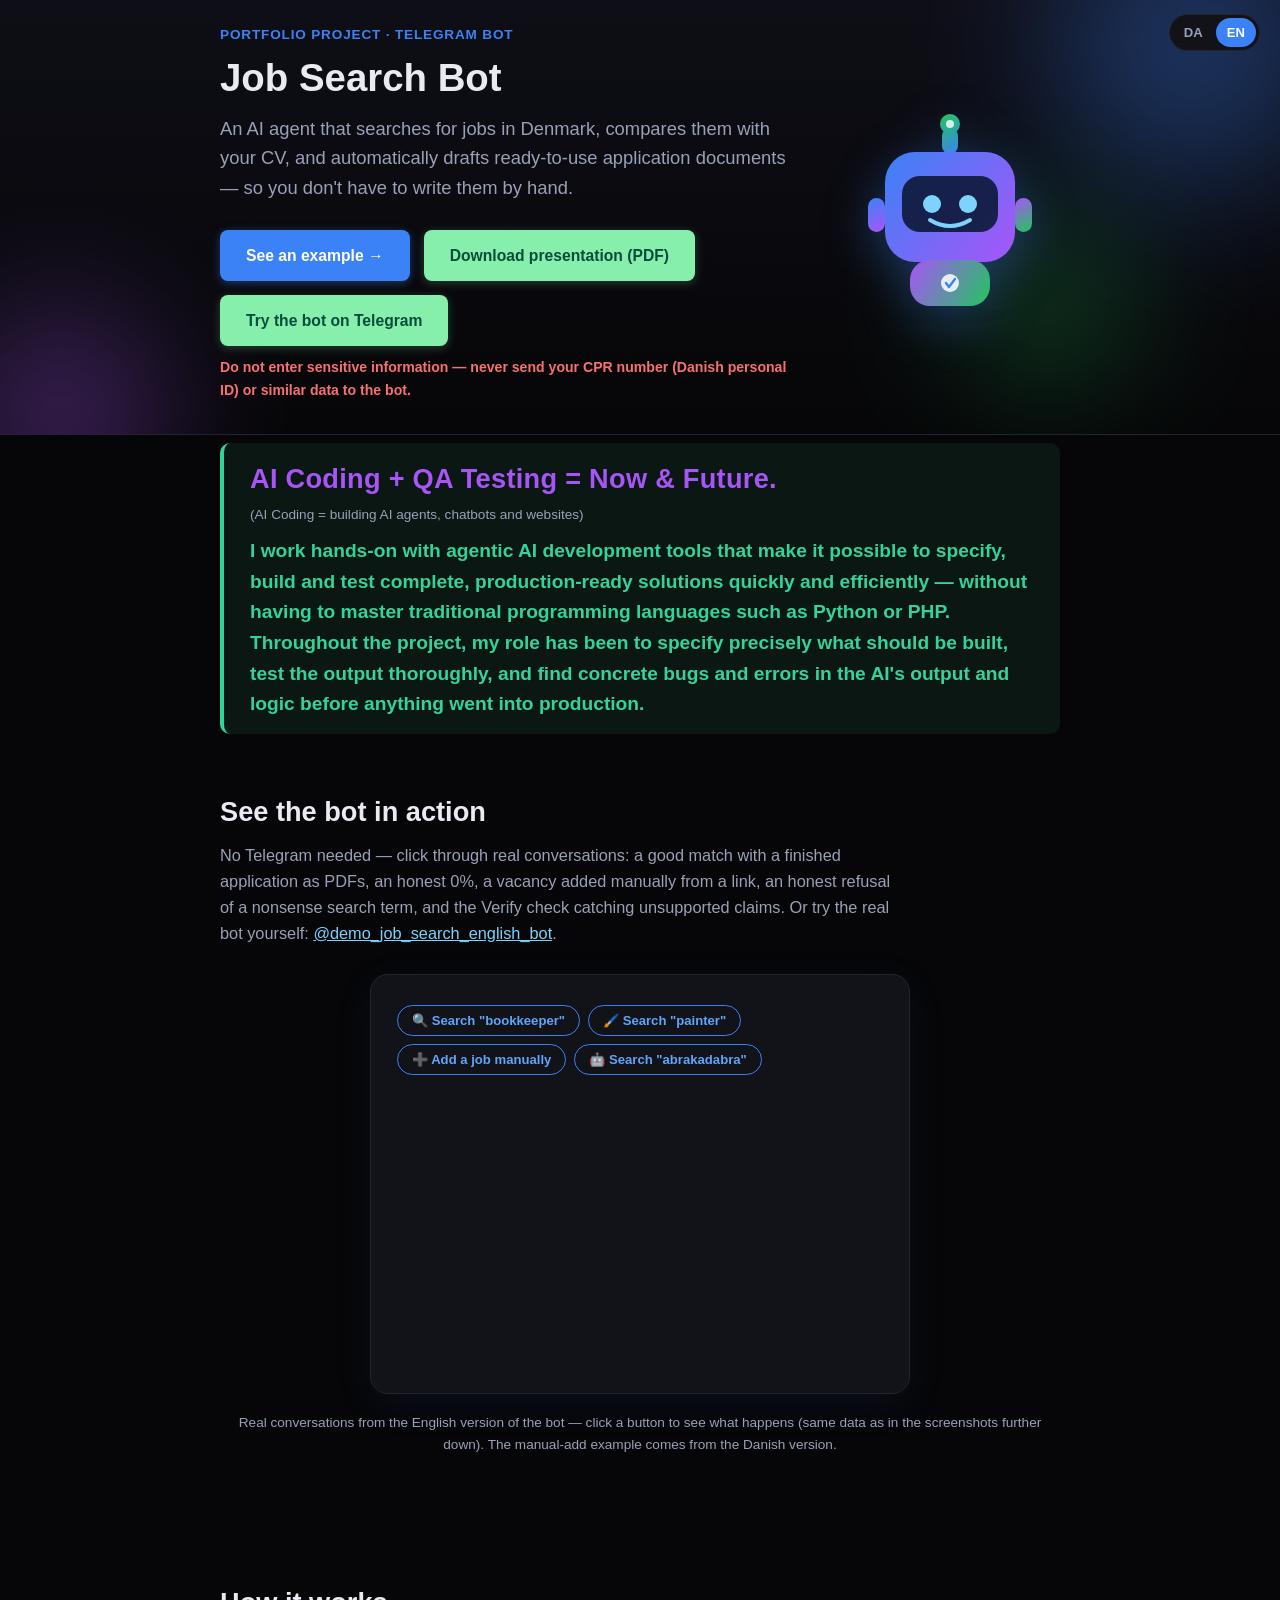
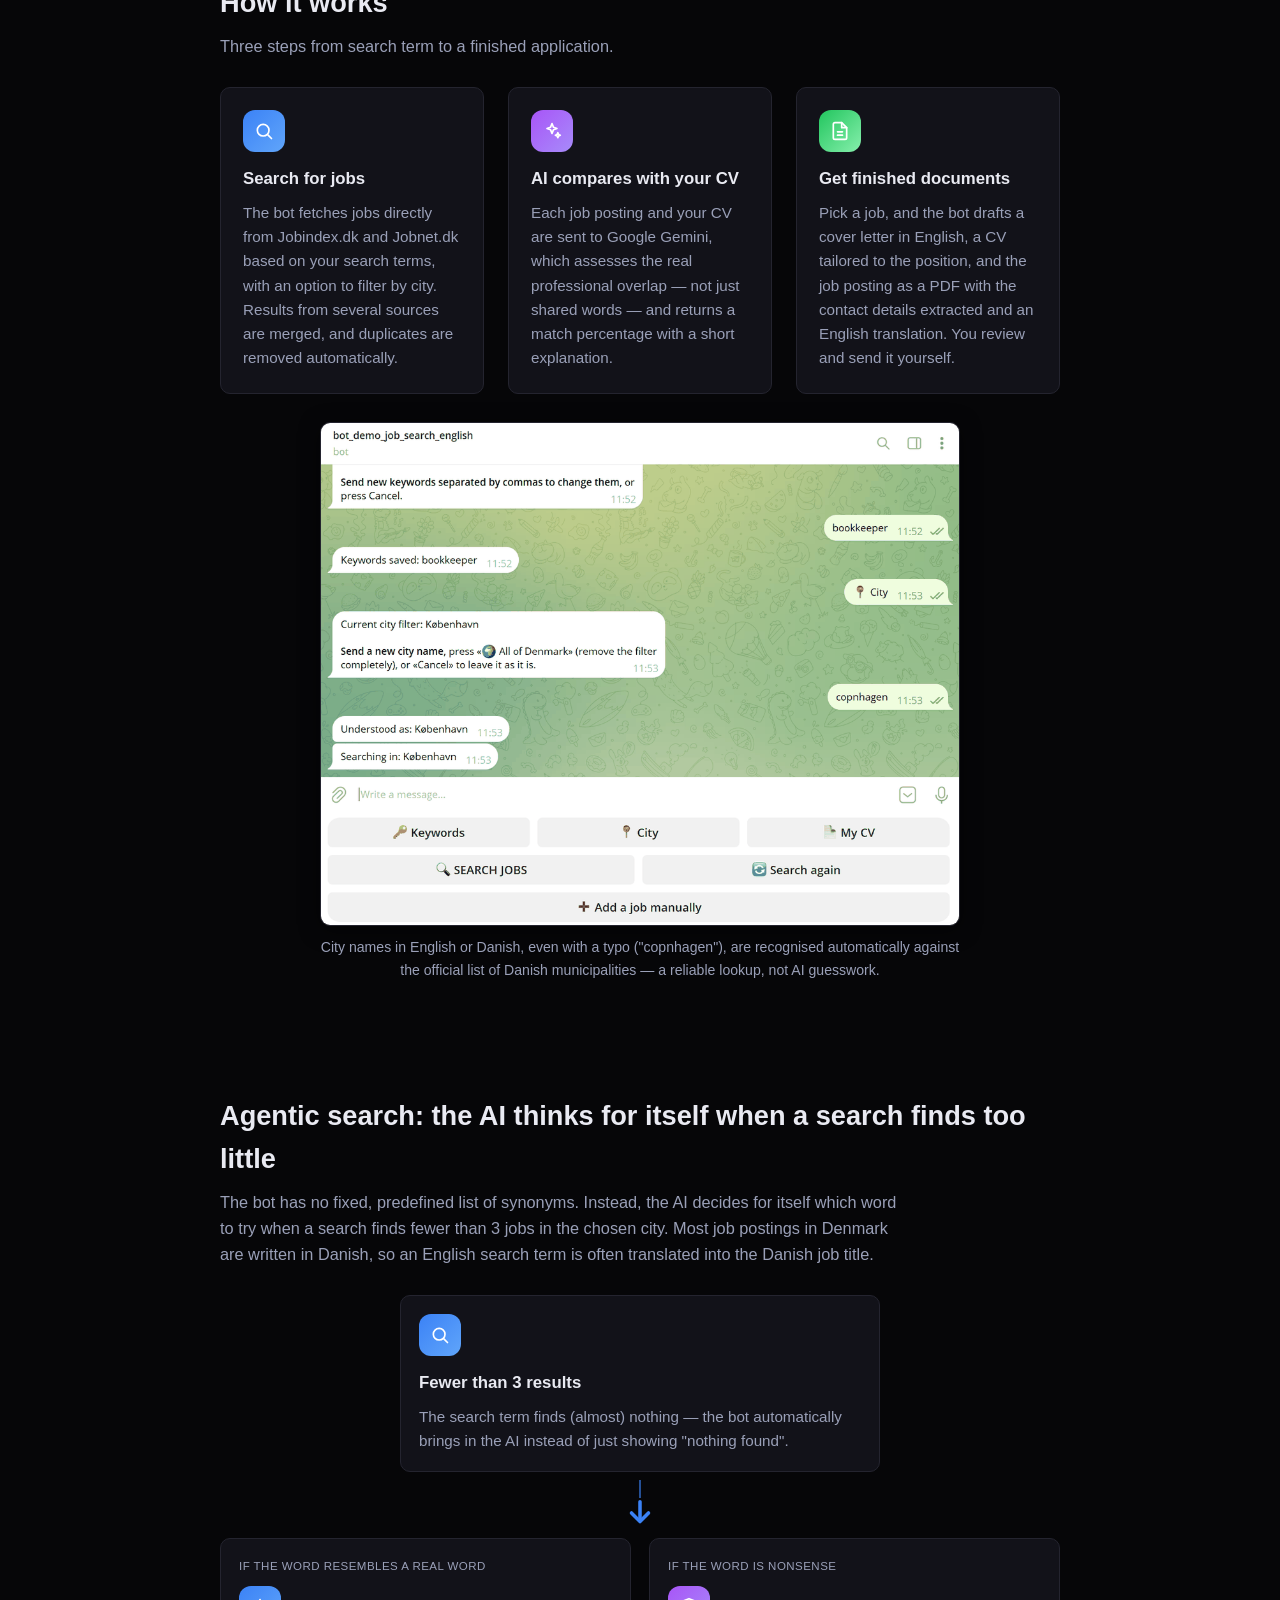
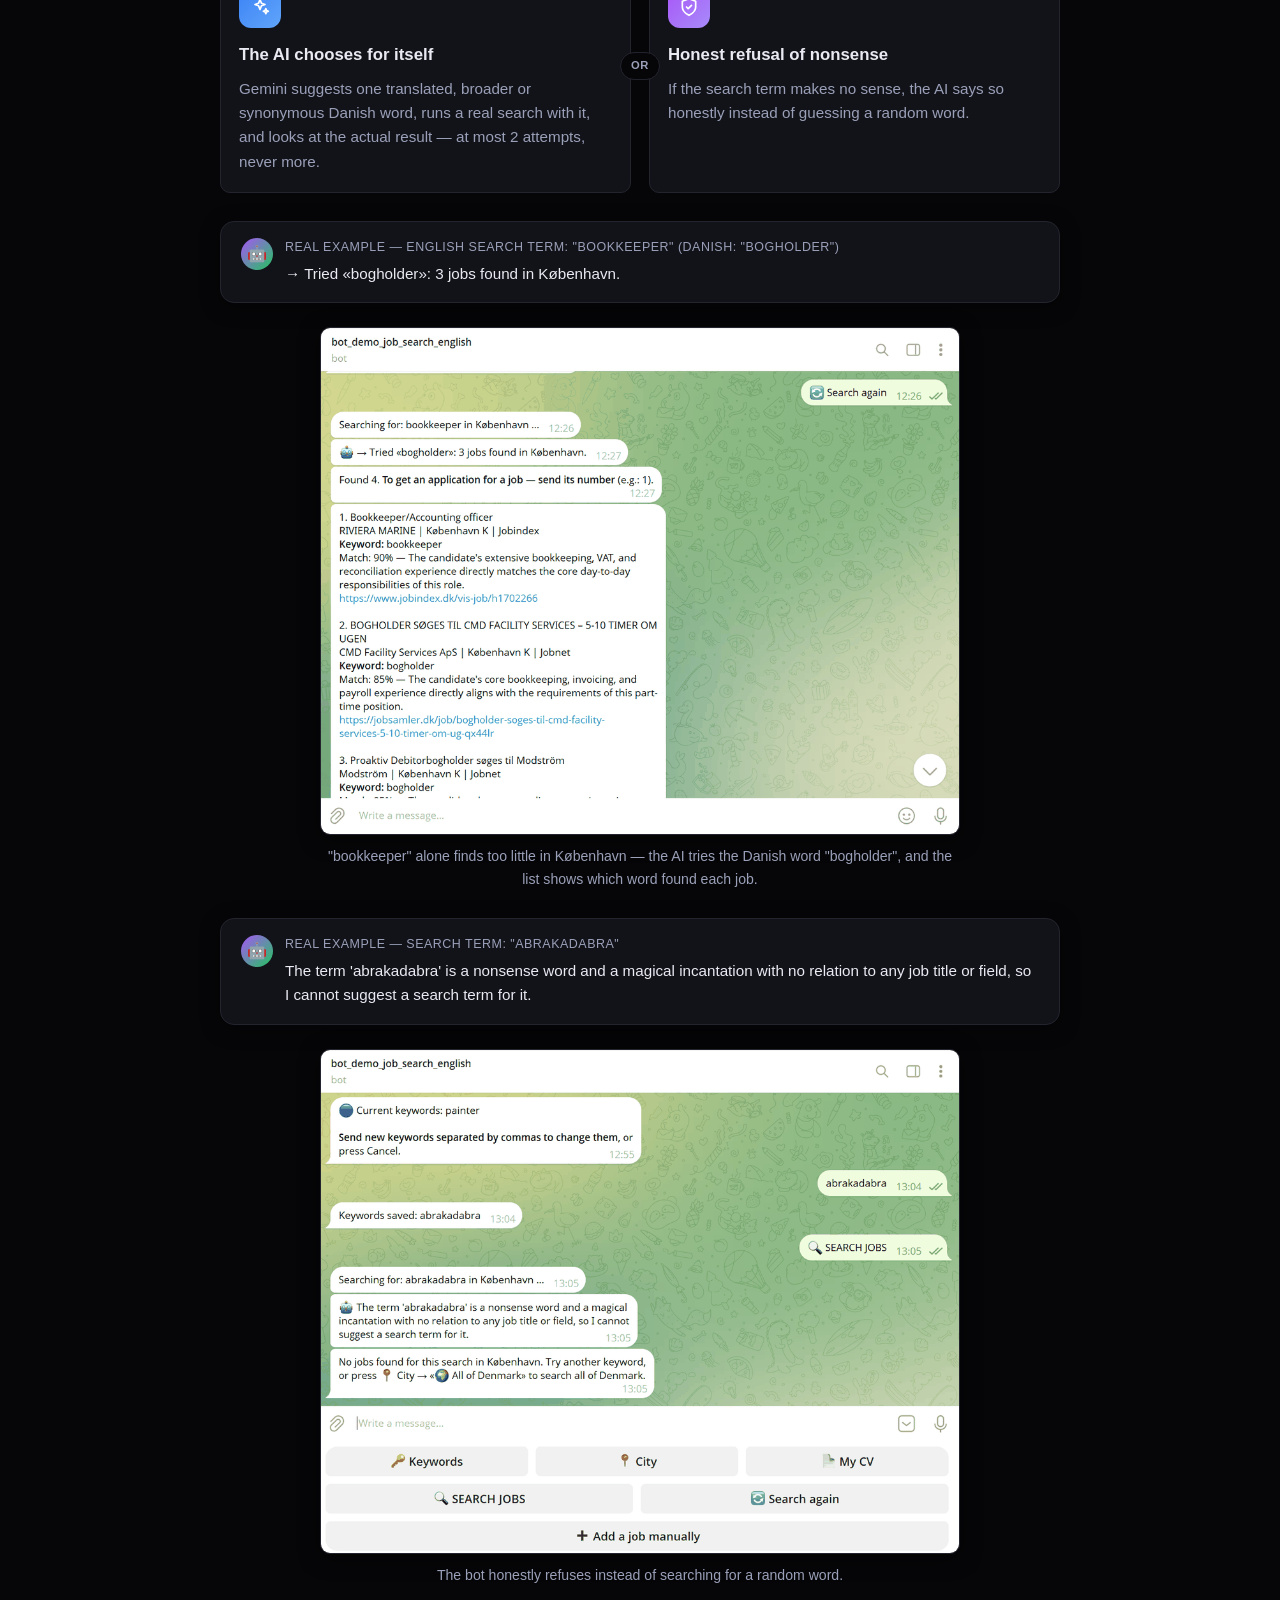
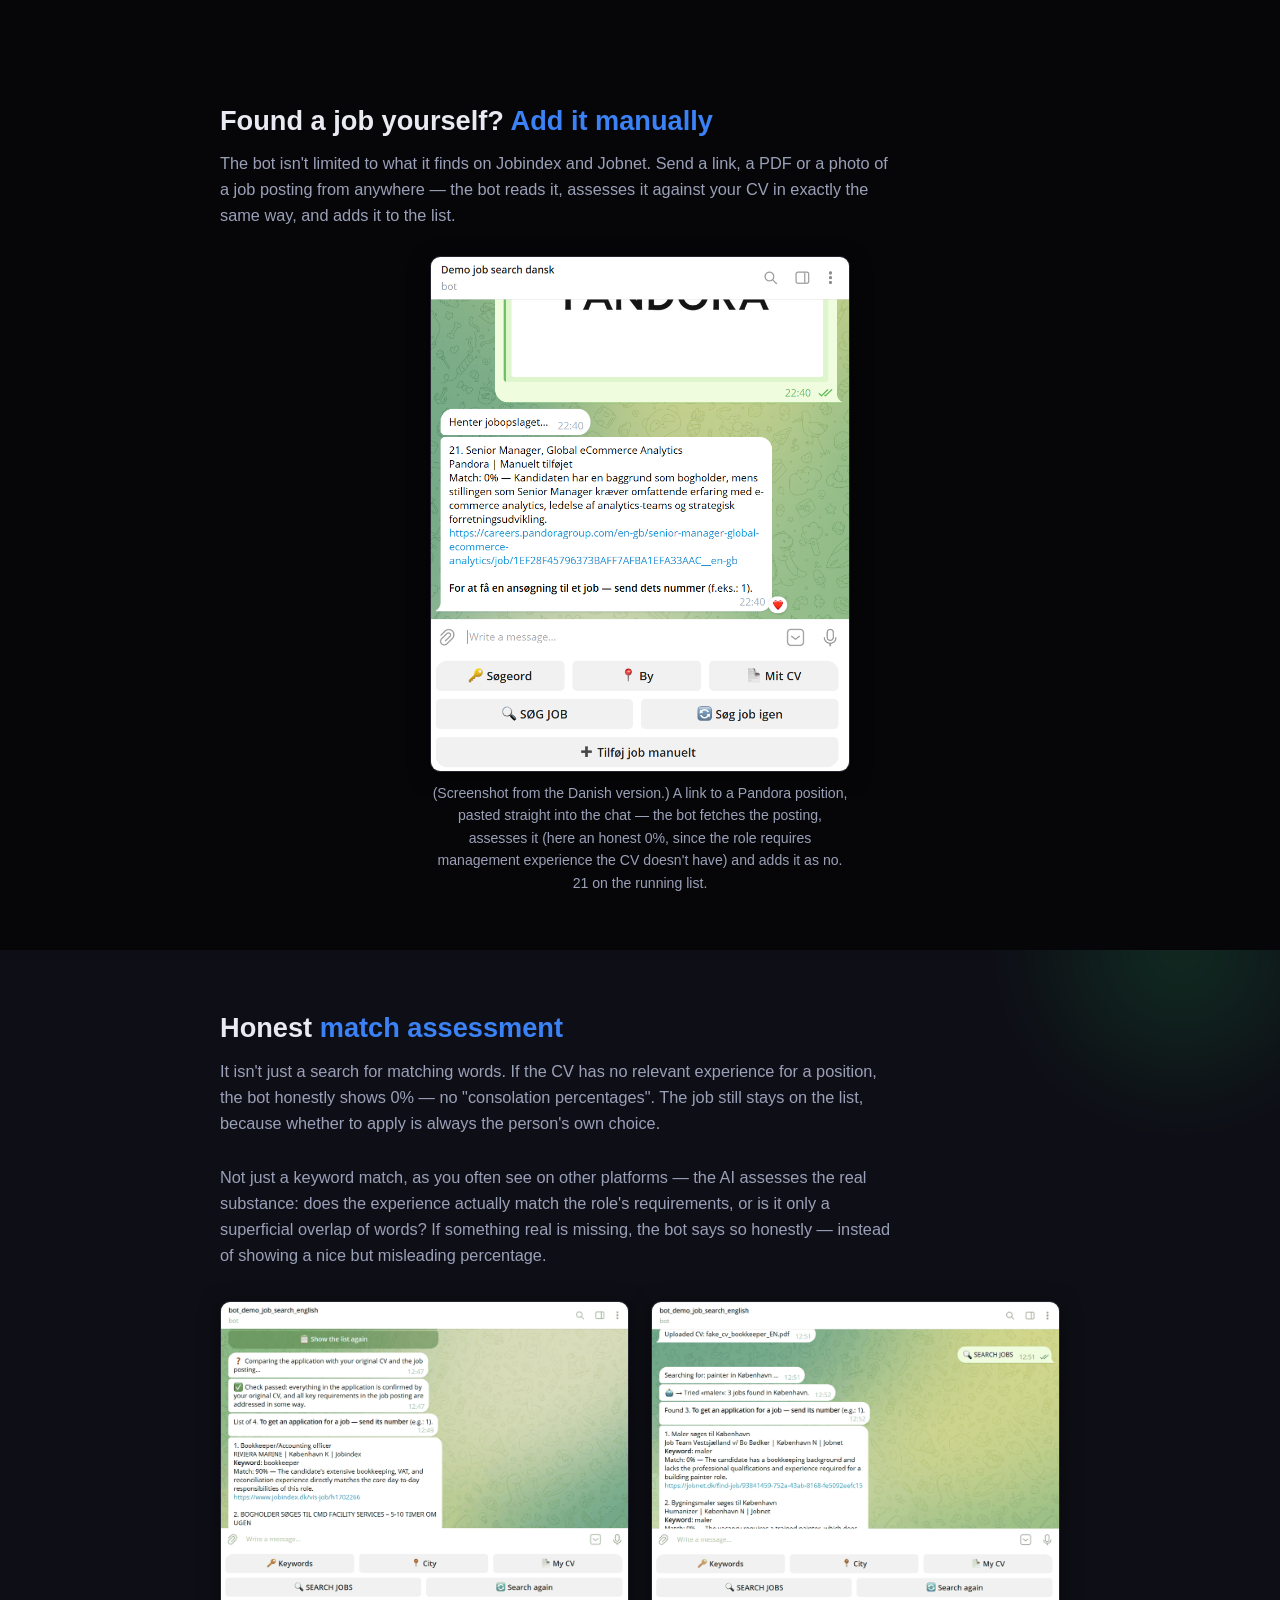
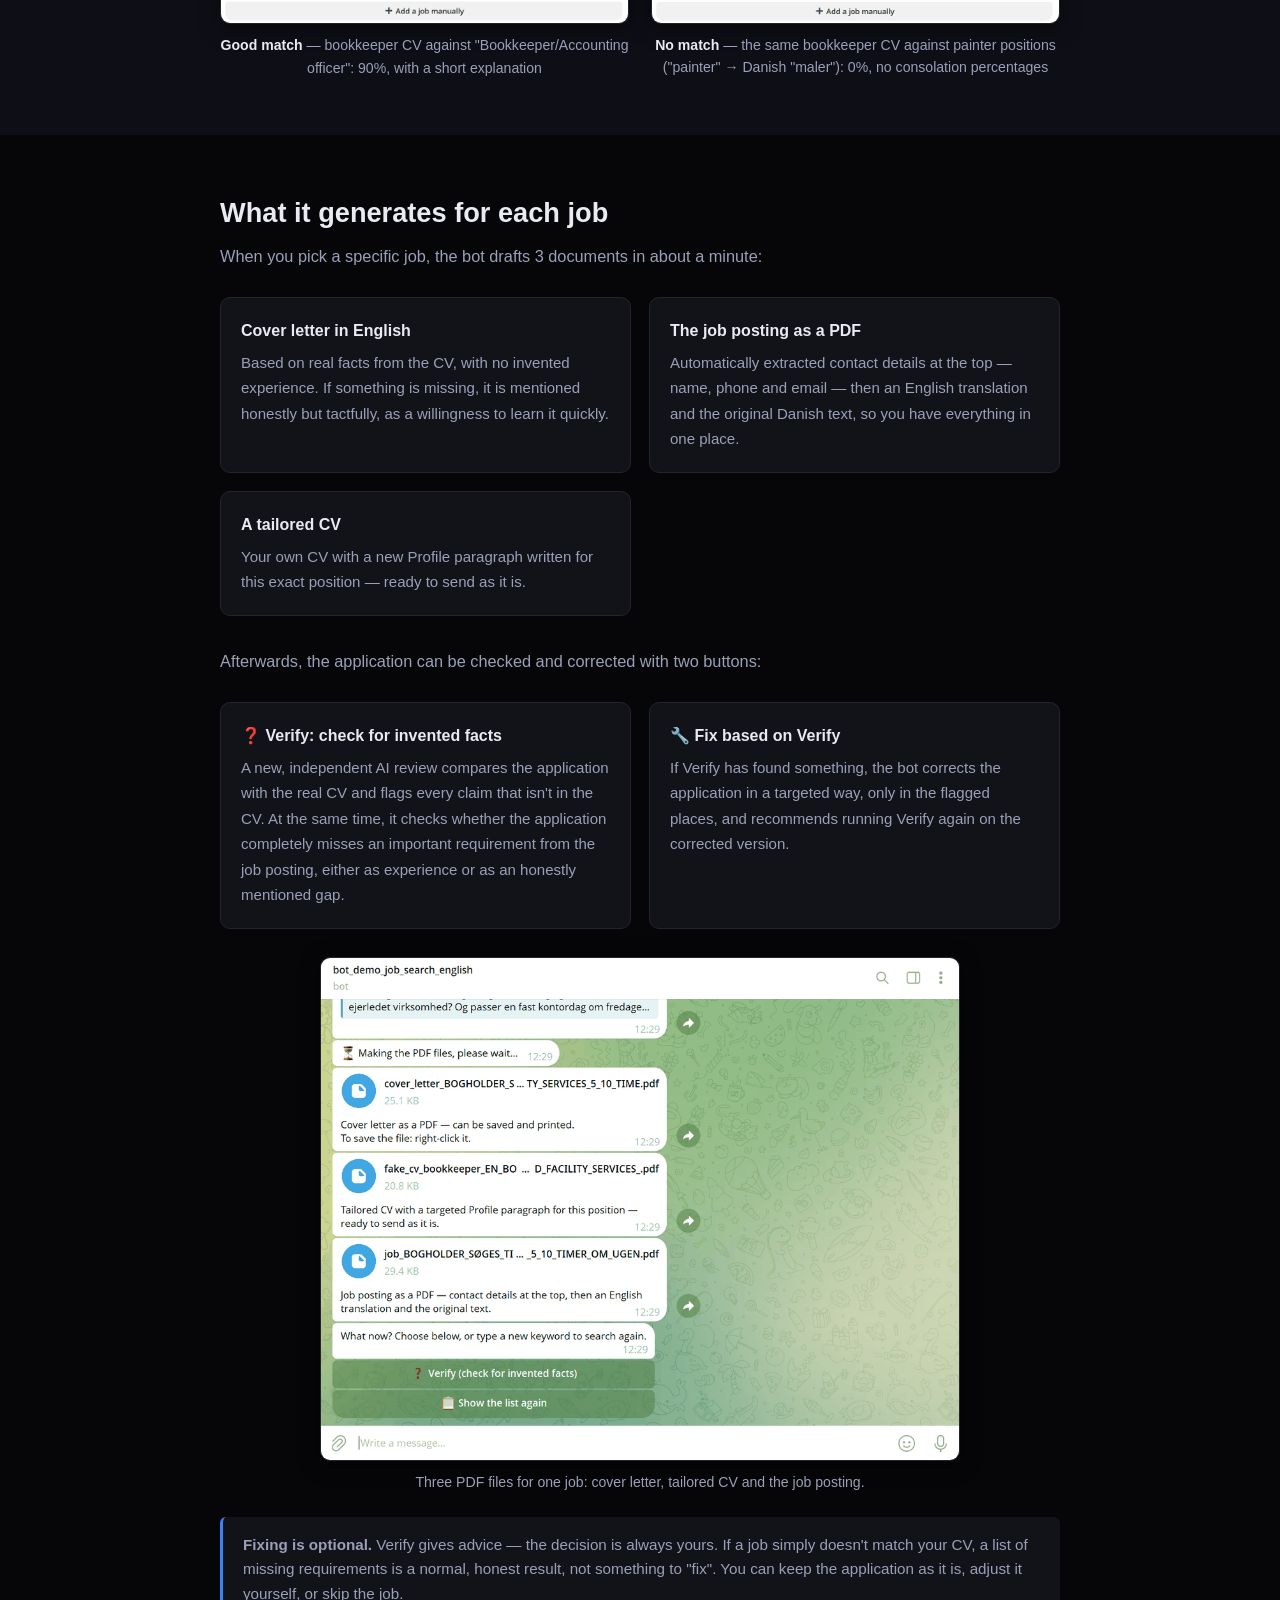
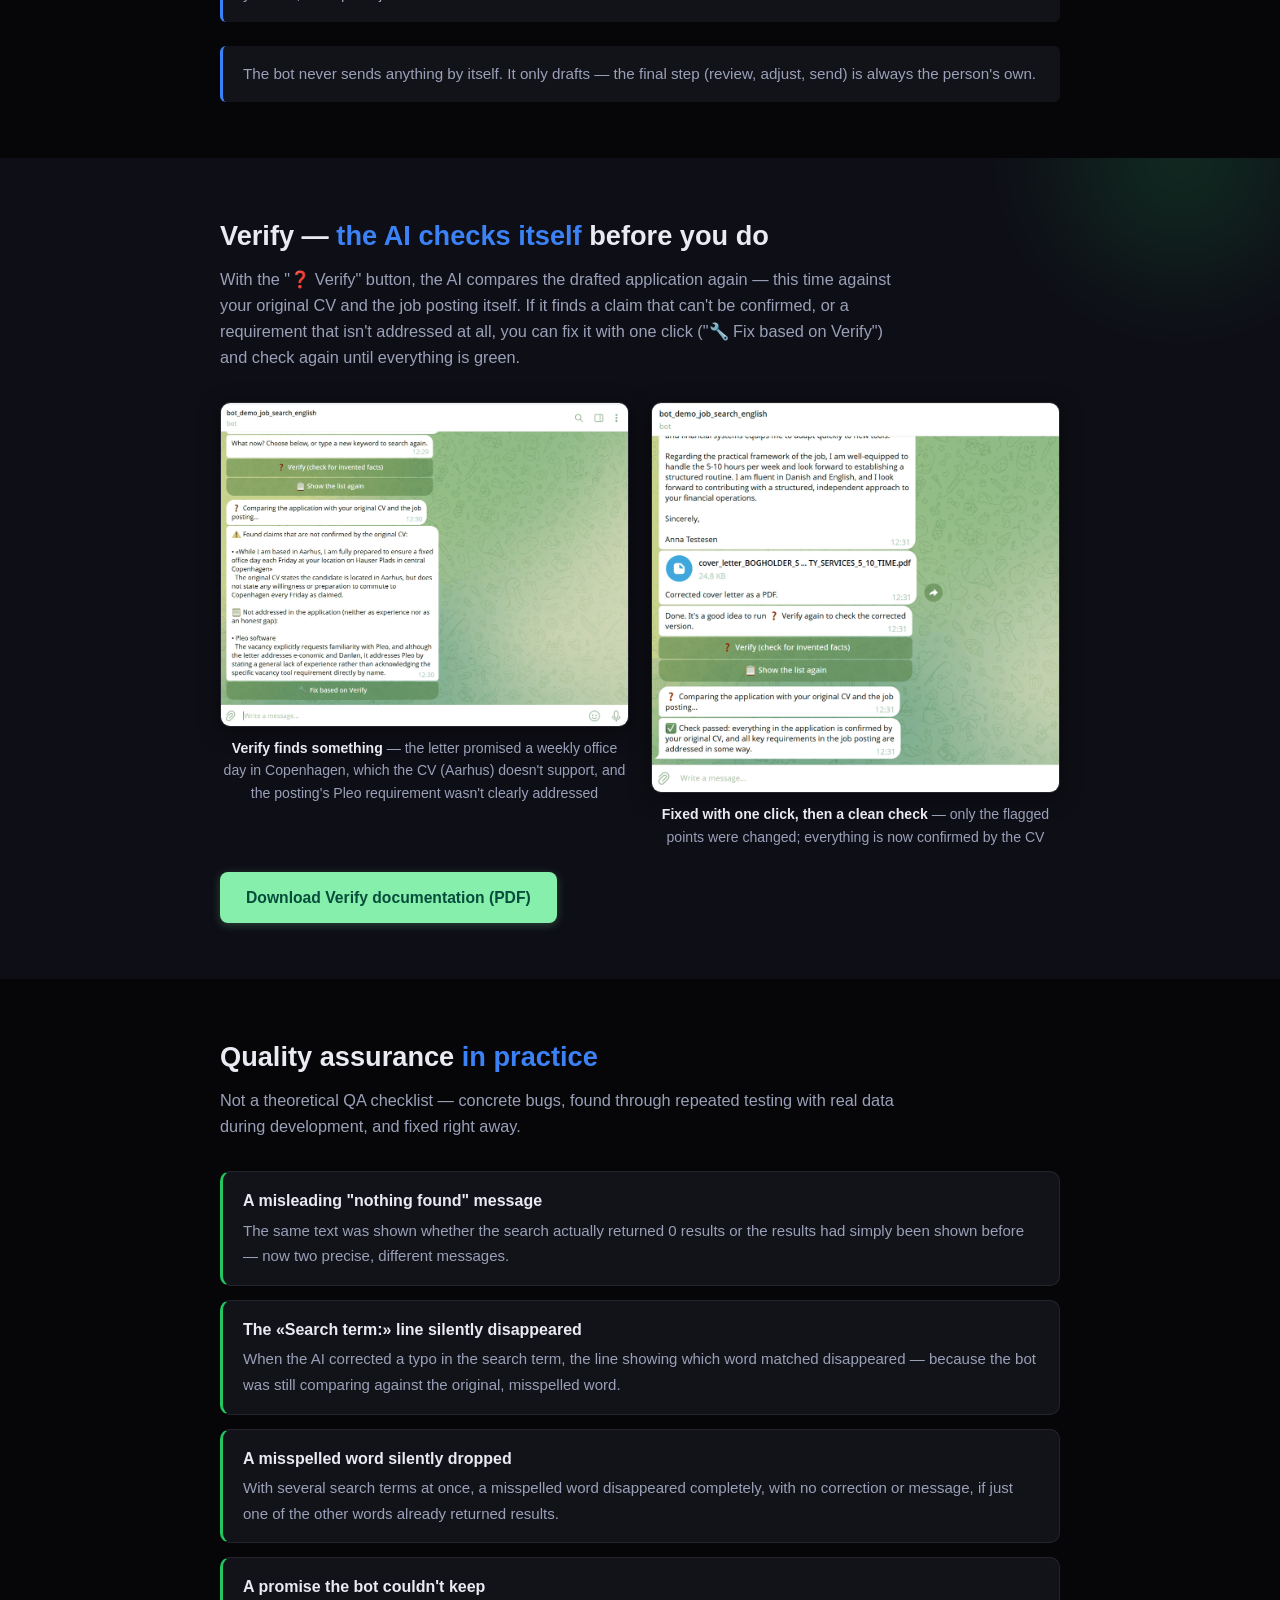
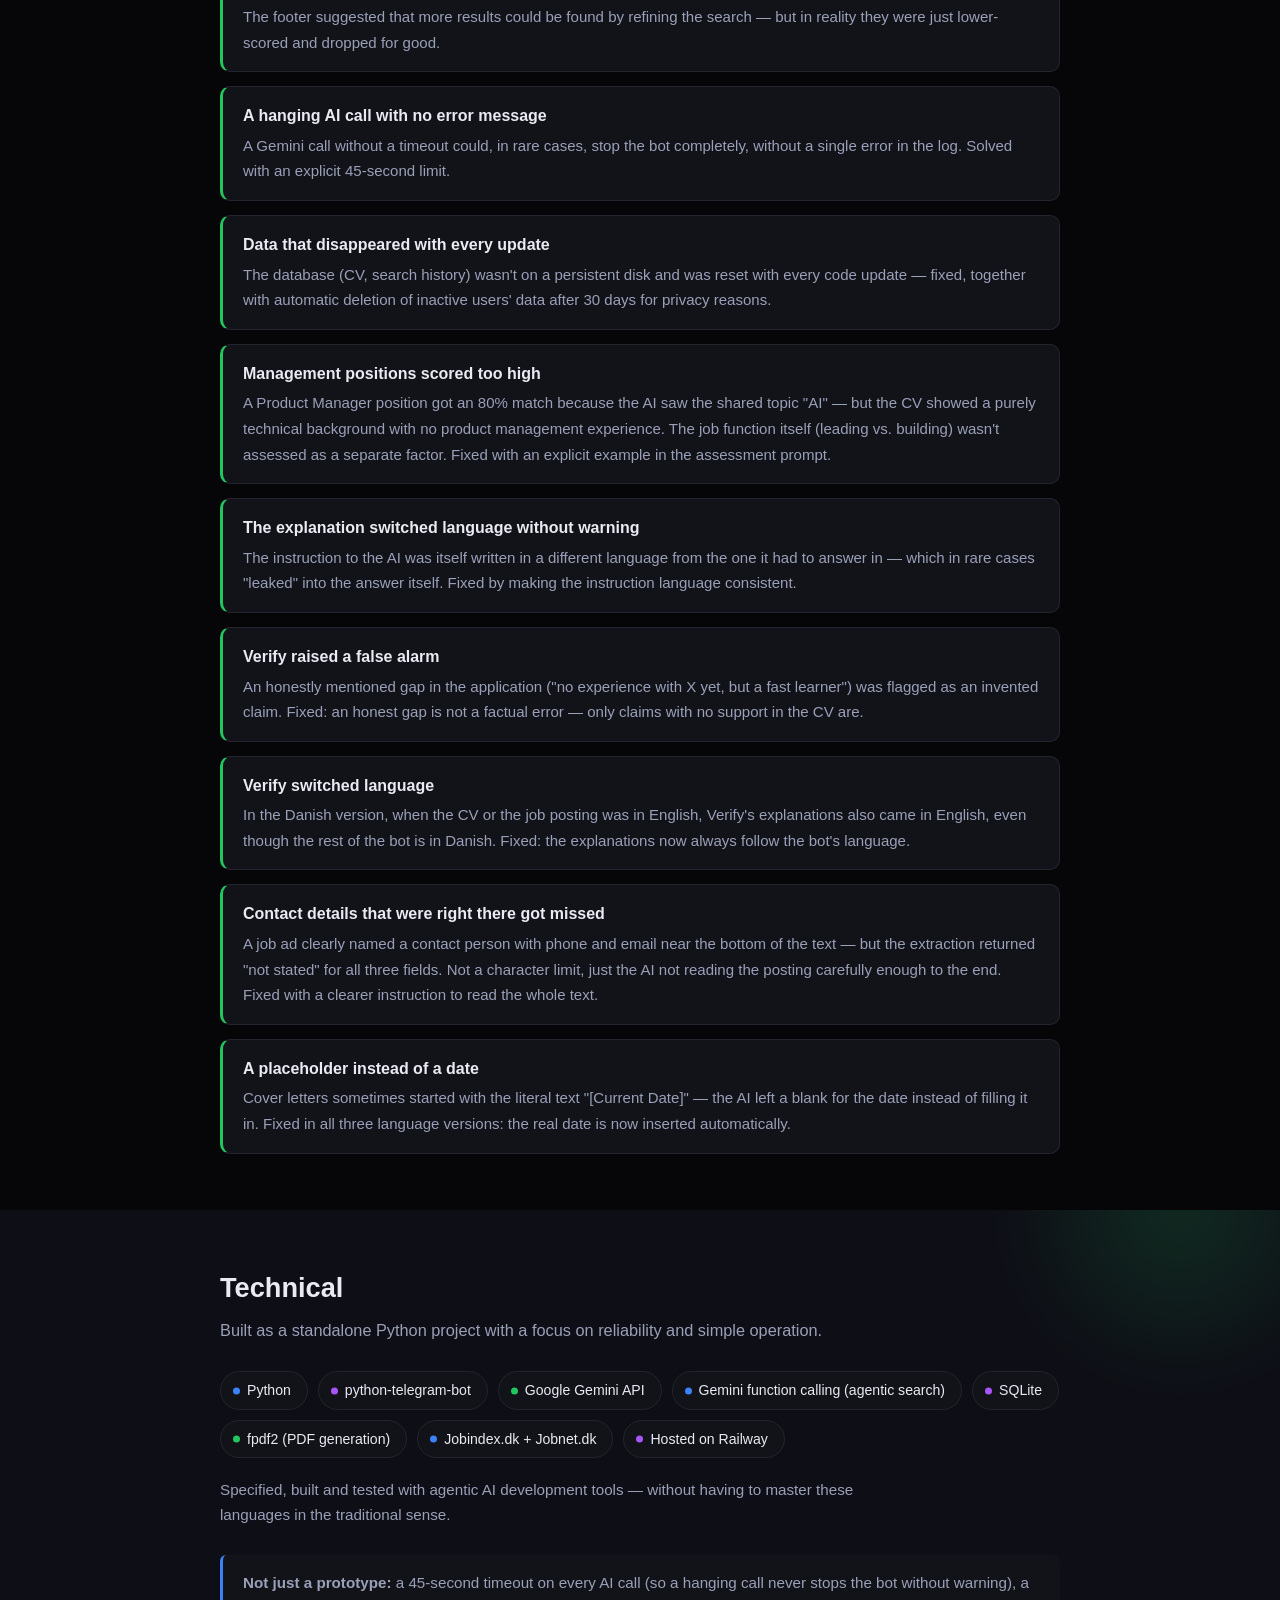
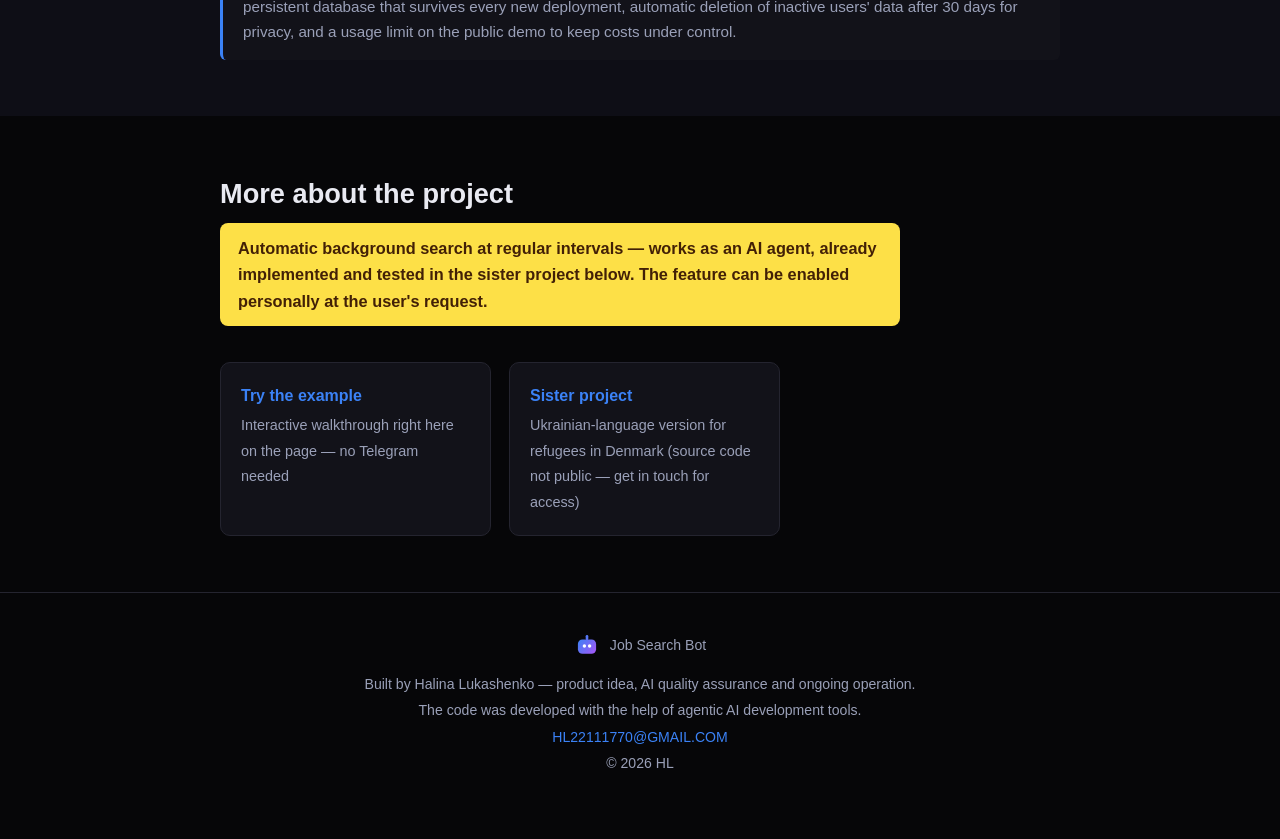
==== commit 82cb97c8: "English page: real English screenshots, chat demo and English PDFs Co-Authored-By: Claude Opus 5.5 <" ====
--- a/en/index.html
+++ b/en/index.html
@@ -386,7 +386,7 @@
     position: relative;
   }
   .branch-row::before {
-    content: "eller";
+    content: "or";
     position: absolute;
     top: 50%;
     left: 50%;
@@ -627,7 +627,8 @@
       </p>
       <div class="cta-row">
         <a class="btn btn-primary" href="#demo">See an example →</a>
-        <a class="btn btn-pdf" href="../assets/job-search-bot-presentation.pdf" target="_blank" rel="noopener">Download presentation (PDF, Danish)</a>
+        <a class="btn btn-pdf" href="../assets/job-search-bot-presentation-EN.pdf" target="_blank" rel="noopener">Download presentation (PDF)</a>
+        <a class="btn btn-pdf" href="https://t.me/demo_job_search_english_bot" target="_blank" rel="noopener">Try the bot on Telegram</a>
       </div>
       <p style="margin-top: 10px; font-size: 0.88rem; color: #f87171; font-weight: 600;">Do not enter sensitive information — never send your CPR number (Danish personal ID) or similar data to the bot.</p>
     </div>
@@ -695,11 +696,12 @@
     <h2>See the bot in action</h2>
     <p class="lead">
       No Telegram needed — click through real conversations: a good match with a finished
-      application as a PDF, an honest 0%, a vacancy added manually from a link, an honest
+      application as PDFs, an honest 0%, a vacancy added manually from a link, an honest
       refusal of a nonsense search term, and the Verify check catching unsupported claims.
+      Or try the real bot yourself: <a href="https://t.me/demo_job_search_english_bot" target="_blank" rel="noopener" style="color: #7dd3fc;">@demo_job_search_english_bot</a>.
     </p>
     <div class="chat-demo" id="chatDemo"></div>
-    <p class="chat-demo-caption">Real conversations from the bot, translated from Danish (the bot itself works in Danish) — click a button to see what happens (same data as in the screenshots further down).</p>
+    <p class="chat-demo-caption">Real conversations from the English version of the bot — click a button to see what happens (same data as in the screenshots further down). The manual-add example comes from the Danish version.</p>
   </div>
 </section>
 
@@ -721,28 +723,29 @@
       <div class="step">
         <div class="num"><svg viewBox="0 0 24 24" fill="none" stroke="#fff" stroke-width="2" stroke-linecap="round" stroke-linejoin="round"><path d="M14 2H6a2 2 0 0 0-2 2v16a2 2 0 0 0 2 2h12a2 2 0 0 0 2-2V8z"/><polyline points="14 2 14 8 20 8"/><line x1="9" y1="13" x2="15" y2="13"/><line x1="9" y1="17" x2="15" y2="17"/></svg></div>
         <h3>Get finished documents</h3>
-        <p>Pick a job, and the bot drafts an application in Danish plus the job posting as a PDF with the contact details extracted. You review and send it yourself.</p>
+        <p>Pick a job, and the bot drafts a cover letter in English, a CV tailored to the position, and the job posting as a PDF with the contact details extracted and an English translation. You review and send it yourself.</p>
       </div>
     </div>
-    <figure style="max-width: 420px; margin: 28px auto 0;">
-      <img src="../assets/city-typo-example.png" alt="Screenshot: the misspelled city name 'Arhus' is automatically recognised as Aarhus">
-      <figcaption>A misspelled city name is recognised automatically against the official list of Danish municipalities — a reliable lookup, not AI guesswork.</figcaption>
+    <figure style="max-width: 640px; margin: 28px auto 0;">
+      <img src="../assets/en-city-typo.png" alt="Screenshot: the misspelled city name 'copnhagen' is automatically recognised as København">
+      <figcaption>City names in English or Danish, even with a typo ("copnhagen"), are recognised automatically against the official list of Danish municipalities — a reliable lookup, not AI guesswork.</figcaption>
     </figure>
   </div>
 </section>
 
 <section>
   <div class="wrap">
-    <h2>Agentic search: the AI thinks for itself when a search comes back empty</h2>
+    <h2>Agentic search: the AI thinks for itself when a search finds too little</h2>
     <p class="lead">
       The bot has no fixed, predefined list of synonyms. Instead, the AI decides for itself
-      which similar word to try when a search returns 0 results.
+      which word to try when a search finds fewer than 3 jobs in the chosen city. Most job postings
+      in Denmark are written in Danish, so an English search term is often translated into the Danish job title.
     </p>
     <div class="agent-flow-branch">
       <div class="step trigger">
         <div class="num"><svg viewBox="0 0 24 24" fill="none" stroke="#fff" stroke-width="2" stroke-linecap="round" stroke-linejoin="round"><circle cx="11" cy="11" r="7"/><line x1="21" y1="21" x2="16.65" y2="16.65"/></svg></div>
-        <h3>0 results</h3>
-        <p>The search term doesn't appear directly in any job posting — the bot automatically brings in the AI instead of just showing "nothing found".</p>
+        <h3>Fewer than 3 results</h3>
+        <p>The search term finds (almost) nothing — the bot automatically brings in the AI instead of just showing "nothing found".</p>
       </div>
       <div class="branch-connector"><div class="line"></div><svg viewBox="0 0 24 24" fill="none" stroke="currentColor" stroke-width="2.5" stroke-linecap="round" stroke-linejoin="round"><path d="M12 4v13"/><path d="M6 12l6 6 6-6"/></svg></div>
       <div class="branch-row">
@@ -750,7 +753,7 @@
           <span class="branch-tag">if the word resembles a real word</span>
           <div class="num"><svg viewBox="0 0 24 24" fill="none" stroke="#fff" stroke-width="2" stroke-linecap="round" stroke-linejoin="round"><path d="M12 3l1.8 4.6L18 9l-4.2 1.4L12 15l-1.8-4.6L6 9l4.2-1.4L12 3z"/><path d="M19 14l.9 2.1L22 17l-2.1.9L19 20l-.9-2.1L16 17l2.1-.9L19 14z"/></svg></div>
           <h3>The AI chooses for itself</h3>
-          <p>Gemini suggests one broader or synonymous Danish word, runs a real search with it, and looks at the actual result — at most 2 attempts, never more.</p>
+          <p>Gemini suggests one translated, broader or synonymous Danish word, runs a real search with it, and looks at the actual result — at most 2 attempts, never more.</p>
         </div>
         <div class="step">
           <span class="branch-tag">if the word is nonsense</span>
@@ -763,33 +766,26 @@
     <div class="bot-bubble">
       <div class="avatar">🤖</div>
       <p>
-        <span class="label">Real example — search term with a typo: "boghlder" (Danish for bookkeeper is "bogholder")</span>
-        The word 'boghlder' is a typical misspelling of the Danish job title bogholder (bookkeeper), so I'll
-        try searching with the correct spelling instead. → Tried «bogholder»: 61 jobs found.
+        <span class="label">Real example — English search term: "bookkeeper" (Danish: "bogholder")</span>
+        → Tried «bogholder»: 3 jobs found in København.
       </p>
     </div>
-    <figure style="max-width: 420px; margin: 24px auto 0;">
-      <img src="../assets/agentic-typo-example.png" alt="Screenshot: the search term 'boghlder' is automatically corrected to 'bogholder' by the AI, 61 jobs found">
-      <figcaption>A typo in the search term ("boghlder") is corrected by the AI to the right Danish word — 61 jobs found straight away.</figcaption>
+    <figure style="max-width: 640px; margin: 24px auto 0;">
+      <img src="../assets/en-agentic-bogholder.png" alt="Screenshot: the search term 'bookkeeper' finds too little, so the AI tries the Danish word 'bogholder' and finds more jobs">
+      <figcaption>"bookkeeper" alone finds too little in København — the AI tries the Danish word "bogholder", and the list shows which word found each job.</figcaption>
     </figure>
     <div class="bot-bubble">
       <div class="avatar">🤖</div>
       <p>
         <span class="label">Real example — search term: "abrakadabra"</span>
-        "abrakadabra" is a magic word and meaningless text in a job context, and so it cannot
-        be interpreted as a real field or a job title.
+        The term 'abrakadabra' is a nonsense word and a magical incantation with no relation to any
+        job title or field, so I cannot suggest a search term for it.
       </p>
     </div>
-    <div class="shots-2">
-      <figure>
-        <img src="../assets/agentic-sq-example-1.png" alt="Screenshot: the search term 'abrakadabra' is typed directly after «What now?» instead of pressing Show the list again">
-        <figcaption>You can type a new search term directly instead of pressing «Show the list again».</figcaption>
-      </figure>
-      <figure>
-        <img src="../assets/agentic-sq-example-2.png" alt="Screenshot: the bot honestly rejects 'abrakadabra' instead of guessing a random word">
-        <figcaption>The bot honestly refuses instead of searching for a random word.</figcaption>
-      </figure>
-    </div>
+    <figure style="max-width: 640px; margin: 24px auto 0;">
+      <img src="../assets/en-abrakadabra.png" alt="Screenshot: the bot honestly rejects 'abrakadabra' instead of guessing a random word">
+      <figcaption>The bot honestly refuses instead of searching for a random word.</figcaption>
+    </figure>
   </div>
 </section>
 
@@ -803,7 +799,7 @@
     </p>
     <figure style="max-width: 420px; margin: 0 auto;">
       <img src="../assets/manual-vacancy-example.png" alt="Screenshot: a link to a Pandora position added manually, rated 0% match with an explanation about missing management experience">
-      <figcaption>A link to a Pandora position, pasted straight into the chat — the bot fetches the posting, assesses it (here an honest 0%, since the role requires management experience the CV doesn't have) and adds it as no. 21 on the running list.</figcaption>
+      <figcaption>(Screenshot from the Danish version.) A link to a Pandora position, pasted straight into the chat — the bot fetches the posting, assesses it (here an honest 0%, since the role requires management experience the CV doesn't have) and adds it as no. 21 on the running list.</figcaption>
     </figure>
   </div>
 </section>
@@ -822,18 +818,14 @@
       superficial overlap of words? If something real is missing, the bot says so honestly —
       instead of showing a nice but misleading percentage.
     </p>
-    <div class="shots">
+    <div class="shots-2" style="max-width: 1000px; margin-top: 32px;">
       <figure>
-        <img src="../assets/match-positive-v2.png" alt="Example of a positive match: bookkeeper CV against a Financial Bookkeeper position, 90%">
-        <figcaption><strong>Good match</strong> — bookkeeper CV against "Finansbogholder" (Financial Bookkeeper): 90%</figcaption>
+        <img src="../assets/en-match-positive.png" alt="Example of a positive match: bookkeeper CV against bookkeeper positions, 90%">
+        <figcaption><strong>Good match</strong> — bookkeeper CV against "Bookkeeper/Accounting officer": 90%, with a short explanation</figcaption>
       </figure>
       <figure>
-        <img src="../assets/match-partial-v2.png" alt="Example of a partial match: bookkeeper CV against a Controller position, 25%">
-        <figcaption><strong>Partial match</strong> — bookkeeper CV against "Controller til CISU": 25%, with an explanation of why the role requires more than accounting experience</figcaption>
-      </figure>
-      <figure>
-        <img src="../assets/match-zero-v2.png" alt="Example of no match: bookkeeper CV against a painter and decorator position, 0%">
-        <figcaption><strong>No match</strong> — the same bookkeeper CV against "Bygningsmaler" (Painter and decorator): 0%, no consolation percentages</figcaption>
+        <img src="../assets/en-match-zero.png" alt="Example of no match: bookkeeper CV against painter positions, 0%">
+        <figcaption><strong>No match</strong> — the same bookkeeper CV against painter positions ("painter" → Danish "maler"): 0%, no consolation percentages</figcaption>
       </figure>
     </div>
   </div>
@@ -842,15 +834,19 @@
 <section>
   <div class="wrap">
     <h2>What it generates for each job</h2>
-    <p class="lead">When you pick a specific job, the bot drafts 2 documents in under a minute:</p>
+    <p class="lead">When you pick a specific job, the bot drafts 3 documents in about a minute:</p>
     <ul class="docs-list">
       <li>
-        <strong>Application in Danish</strong>
+        <strong>Cover letter in English</strong>
         <span>Based on real facts from the CV, with no invented experience. If something is missing, it is mentioned honestly but tactfully, as a willingness to learn it quickly.</span>
       </li>
       <li>
         <strong>The job posting as a PDF</strong>
-        <span>The job posting in Danish with automatically extracted contact details — name, phone and email — so you have everything in one place.</span>
+        <span>Automatically extracted contact details at the top — name, phone and email — then an English translation and the original Danish text, so you have everything in one place.</span>
+      </li>
+      <li>
+        <strong>A tailored CV</strong>
+        <span>Your own CV with a new Profile paragraph written for this exact position — ready to send as it is.</span>
       </li>
     </ul>
     <p class="lead" style="margin-top: 32px;">Afterwards, the application can be checked and corrected with two buttons:</p>
@@ -864,6 +860,13 @@
         <span>If Verify has found something, the bot corrects the application in a targeted way, only in the flagged places, and recommends running Verify again on the corrected version.</span>
       </li>
     </ul>
+    <figure style="max-width: 640px; margin: 28px auto 0;">
+      <img src="../assets/en-letter-pdfs.png" alt="Screenshot: cover letter, tailored CV and job posting delivered as three PDF files">
+      <figcaption>Three PDF files for one job: cover letter, tailored CV and the job posting.</figcaption>
+    </figure>
+    <div class="note" style="margin-top: 24px;">
+      <strong>Fixing is optional.</strong> Verify gives advice — the decision is always yours. If a job simply doesn't match your CV, a list of missing requirements is a normal, honest result, not something to "fix". You can keep the application as it is, adjust it yourself, or skip the job.
+    </div>
     <div class="note">
       The bot never sends anything by itself. It only drafts — the final step (review, adjust, send) is always the person's own.
     </div>
@@ -879,22 +882,18 @@
       that isn't addressed at all, you can fix it with one click ("🔧 Fix based on Verify") and check
       again until everything is green.
     </p>
-    <div class="shots">
+    <div class="shots-2" style="max-width: 1000px; margin-top: 32px;">
       <figure>
-        <img src="../assets/verify-issues-found.png" alt="Verify result: found a claim not supported by the CV, and a requirement that isn't addressed">
-        <figcaption><strong>Verify finds something</strong> — a claim with no support in the CV, and a requirement from the posting that isn't mentioned</figcaption>
+        <img src="../assets/en-verify-issues.png" alt="Verify result: a claim not supported by the CV, and a requirement that isn't clearly addressed">
+        <figcaption><strong>Verify finds something</strong> — the letter promised a weekly office day in Copenhagen, which the CV (Aarhus) doesn't support, and the posting's Pleo requirement wasn't clearly addressed</figcaption>
       </figure>
       <figure>
-        <img src="../assets/verify-fixed.png" alt="Corrected application delivered as a PDF after pressing Fix based on Verify">
-        <figcaption><strong>Fixed with one click</strong> — only the points found are changed, the rest of the application is left untouched</figcaption>
+        <img src="../assets/en-verify-pass.png" alt="Corrected cover letter as a PDF, then a new Verify check: check passed">
+        <figcaption><strong>Fixed with one click, then a clean check</strong> — only the flagged points were changed; everything is now confirmed by the CV</figcaption>
       </figure>
-      <figure>
-        <img src="../assets/verify-clean-pass.png" alt="New Verify check: everything confirmed, check passed">
-        <figcaption><strong>Clean check</strong> — everything confirmed by the CV, all requirements addressed</figcaption>
-      </figure>
     </div>
     <div class="cta-row" style="margin-top: 24px;">
-      <a class="btn btn-pdf" href="../assets/verify-dokumentation-DA.pdf" target="_blank" rel="noopener">Download Verify documentation (PDF, Danish)</a>
+      <a class="btn btn-pdf" href="../assets/verify-documentation-EN.pdf" target="_blank" rel="noopener">Download Verify documentation (PDF)</a>
     </div>
   </div>
 </section>
@@ -944,12 +943,16 @@
         <span>An honestly mentioned gap in the application ("no experience with X yet, but a fast learner") was flagged as an invented claim. Fixed: an honest gap is not a factual error — only claims with no support in the CV are.</span>
       </li>
       <li>
-        <strong>Verify explained in English</strong>
-        <span>When the CV or the job posting was in English, Verify's explanations also came in English, even though the rest of the bot is in Danish. Fixed: the explanations are now always in Danish.</span>
+        <strong>Verify switched language</strong>
+        <span>In the Danish version, when the CV or the job posting was in English, Verify's explanations also came in English, even though the rest of the bot is in Danish. Fixed: the explanations now always follow the bot's language.</span>
       </li>
       <li>
         <strong>Contact details that were right there got missed</strong>
         <span>A job ad clearly named a contact person with phone and email near the bottom of the text — but the extraction returned "not stated" for all three fields. Not a character limit, just the AI not reading the posting carefully enough to the end. Fixed with a clearer instruction to read the whole text.</span>
+      </li>
+      <li>
+        <strong>A placeholder instead of a date</strong>
+        <span>Cover letters sometimes started with the literal text "[Current Date]" — the AI left a blank for the date instead of filling it in. Fixed in all three language versions: the real date is now inserted automatically.</span>
       </li>
     </ul>
   </div>
@@ -1032,29 +1035,35 @@
   var demo = document.getElementById('chatDemo');
   if (!demo) return;
 
-  // Each scenario is a real conversation from the bot, translated from
-  // Danish — the same content as in the screenshots further down the page.
+  // Each scenario is a real conversation from the English version of the
+  // bot — the same content as in the screenshots further down the page
+  // (the manual-add example comes from the Danish version, translated).
   // Visitors choose which scenario to see instead of it autoplaying.
   var scenarios = {
     search: {
-      label: '🔍 Search "bogholder" (bookkeeper)',
+      label: '🔍 Search "bookkeeper"',
       unlocks: ['verify'],
       messages: [
-        { sender: 'user', text: 'bogholder' },
-        { sender: 'bot', text: 'Found 20. 1. Experienced bookkeeper – PwC\nPwC | Vejle | Jobindex\nSearch term: bogholder\nMatch: 85% — The candidate has strong experience with bookkeeping and digitalisation for small and medium-sized companies, which matches PwC\'s profile.' },
-        { sender: 'user', text: '1' },
-        { sender: 'bot', text: 'Writing an application for no. 1 «Experienced bookkeeper»...\n\nDear PwC,\n\nWith 6 years of experience as a bookkeeper at Nordisk Regnskabsservice ApS and Byggefirma Holm A/S, where I work daily with full bookkeeping, VAT and reconciliations, your job posting in Vejle immediately caught my interest...' },
+        { sender: 'user', text: 'bookkeeper' },
+        { sender: 'bot', text: 'Searching for: bookkeeper in København ...' },
+        { sender: 'bot', text: '🤖 → Tried «bogholder»: 3 jobs found in København.' },
+        { sender: 'bot', text: 'Found 4.\n\n2. BOGHOLDER SØGES TIL CMD FACILITY SERVICES – 5-10 TIMER OM UGEN\nCMD Facility Services ApS | København K | Jobnet\nKeyword: bogholder\nMatch: 85% — The candidate\'s core bookkeeping, invoicing, and payroll experience directly aligns with the requirements of this part-time position.' },
+        { sender: 'user', text: '2' },
+        { sender: 'bot', text: 'Writing an application for no. 2 «BOGHOLDER SØGES TIL CMD FACILITY SERVICES – 5-10 TIMER OM UGEN»...\n\n20 October 2026\n\nApplication for Bogholder – deltid\n\nDear Hiring Manager, ...' },
         { sender: 'bot', files: [
-          { name: 'ansøgning_Erfaren_bogholder.pdf', caption: 'Application as a PDF — can be saved and printed.' },
-          { name: 'job_Erfaren_bogholder.pdf', caption: 'Job posting as a PDF — with contact details at the top.' }
+          { name: 'cover_letter_BOGHOLDER_SØGES_TIL_CMD_FACILITY_SERVICES.pdf', caption: 'Cover letter as a PDF — can be saved and printed.' },
+          { name: 'fake_cv_bookkeeper_EN_BOGHOLDER_SØGES_TIL_CMD_FACILITY_SERVICES.pdf', caption: 'Tailored CV with a targeted Profile paragraph for this position — ready to send as it is.' },
+          { name: 'job_BOGHOLDER_SØGES_TIL_CMD_FACILITY_SERVICES.pdf', caption: 'Job posting as a PDF — contact details at the top, then an English translation and the original text.' }
         ] }
       ]
     },
     nomatch: {
-      label: '🖌️ Search "maler" (painter)',
+      label: '🖌️ Search "painter"',
       messages: [
-        { sender: 'user', text: 'maler' },
-        { sender: 'bot', text: '1. Bygningsmaler (Painter and decorator)\nTKP BYG A/S | Brabrand / Aarhus | Jobnet\nSearch term: maler\nMatch: 0% — The position requires a qualified painter and decorator, which does not match the candidate\'s bookkeeping profile at all.' }
+        { sender: 'user', text: 'painter' },
+        { sender: 'bot', text: 'Searching for: painter in København ...' },
+        { sender: 'bot', text: '🤖 → Tried «maler»: 3 jobs found in København.' },
+        { sender: 'bot', text: '1. Maler søges til København\nJob Team Vestsjælland v/ Bo Bødker | København N | Jobnet\nKeyword: maler\nMatch: 0% — The candidate has a bookkeeping background and lacks the professional qualifications and experience required for a building painter role.' }
       ]
     },
     manual: {
@@ -1071,24 +1080,25 @@
       label: '🤖 Search "abrakadabra"',
       messages: [
         { sender: 'user', text: 'abrakadabra' },
-        { sender: 'bot', text: '🤖 The word \'abrakadabra\' is a magic word and meaningless nonsense with no relevance to the job market, so I cannot suggest a professional alternative or run a search.' },
-        { sender: 'bot', text: 'No jobs found for this search. Type a new search term to search again.' }
+        { sender: 'bot', text: 'Searching for: abrakadabra in København ...' },
+        { sender: 'bot', text: '🤖 The term \'abrakadabra\' is a nonsense word and a magical incantation with no relation to any job title or field, so I cannot suggest a search term for it.' },
+        { sender: 'bot', text: 'No jobs found for this search in København. Try another keyword, or press 📍 City → «🌍 All of Denmark» to search all of Denmark.' }
       ]
     },
     verify: {
       label: '❓ Verify the application',
       requires: 'search',
       messages: [
-        { sender: 'user', text: '❓ Verify' },
-        { sender: 'bot', text: 'Checking the application against the CV and the job posting itself...' },
-        { sender: 'bot', text: 'Verify result: found a claim that is not supported by the CV, and a requirement from the posting that is not addressed.' },
+        { sender: 'user', text: '❓ Verify (check for invented facts)' },
+        { sender: 'bot', text: '❓ Comparing the application with your original CV and the job posting...' },
+        { sender: 'bot', text: '⚠️ Found claims that are not confirmed by the original CV:\n\n• «While I am based in Aarhus, I am fully prepared to ensure a fixed office day each Friday at your location on Hauser Plads in central Copenhagen»\nThe original CV states the candidate is located in Aarhus, but does not state any willingness or preparation to commute to Copenhagen every Friday as claimed.\n\n📋 Not addressed in the application:\n\n• Pleo software\nThe vacancy explicitly requests familiarity with Pleo.' },
         { sender: 'user', text: '🔧 Fix based on Verify' },
-        { sender: 'bot', text: 'Fixing only the flagged points — the rest of the application is left untouched.' },
         { sender: 'bot', files: [
-          { name: 'ansøgning_Erfaren_bogholder_rettet.pdf', caption: 'Corrected application — only the points found were changed.' }
+          { name: 'cover_letter_BOGHOLDER_SØGES_TIL_CMD_FACILITY_SERVICES.pdf', caption: 'Corrected cover letter as a PDF.' }
         ] },
-        { sender: 'user', text: '❓ Verify' },
-        { sender: 'bot', text: '✅ Clean check — everything confirmed by the CV, all requirements from the posting addressed.' }
+        { sender: 'bot', text: 'Done. It\'s a good idea to run ❓ Verify again to check the corrected version.' },
+        { sender: 'user', text: '❓ Verify (check for invented facts)' },
+        { sender: 'bot', text: '✅ Check passed: everything in the application is confirmed by your original CV, and all key requirements in the job posting are addressed in some way.' }
       ]
     }
   };
